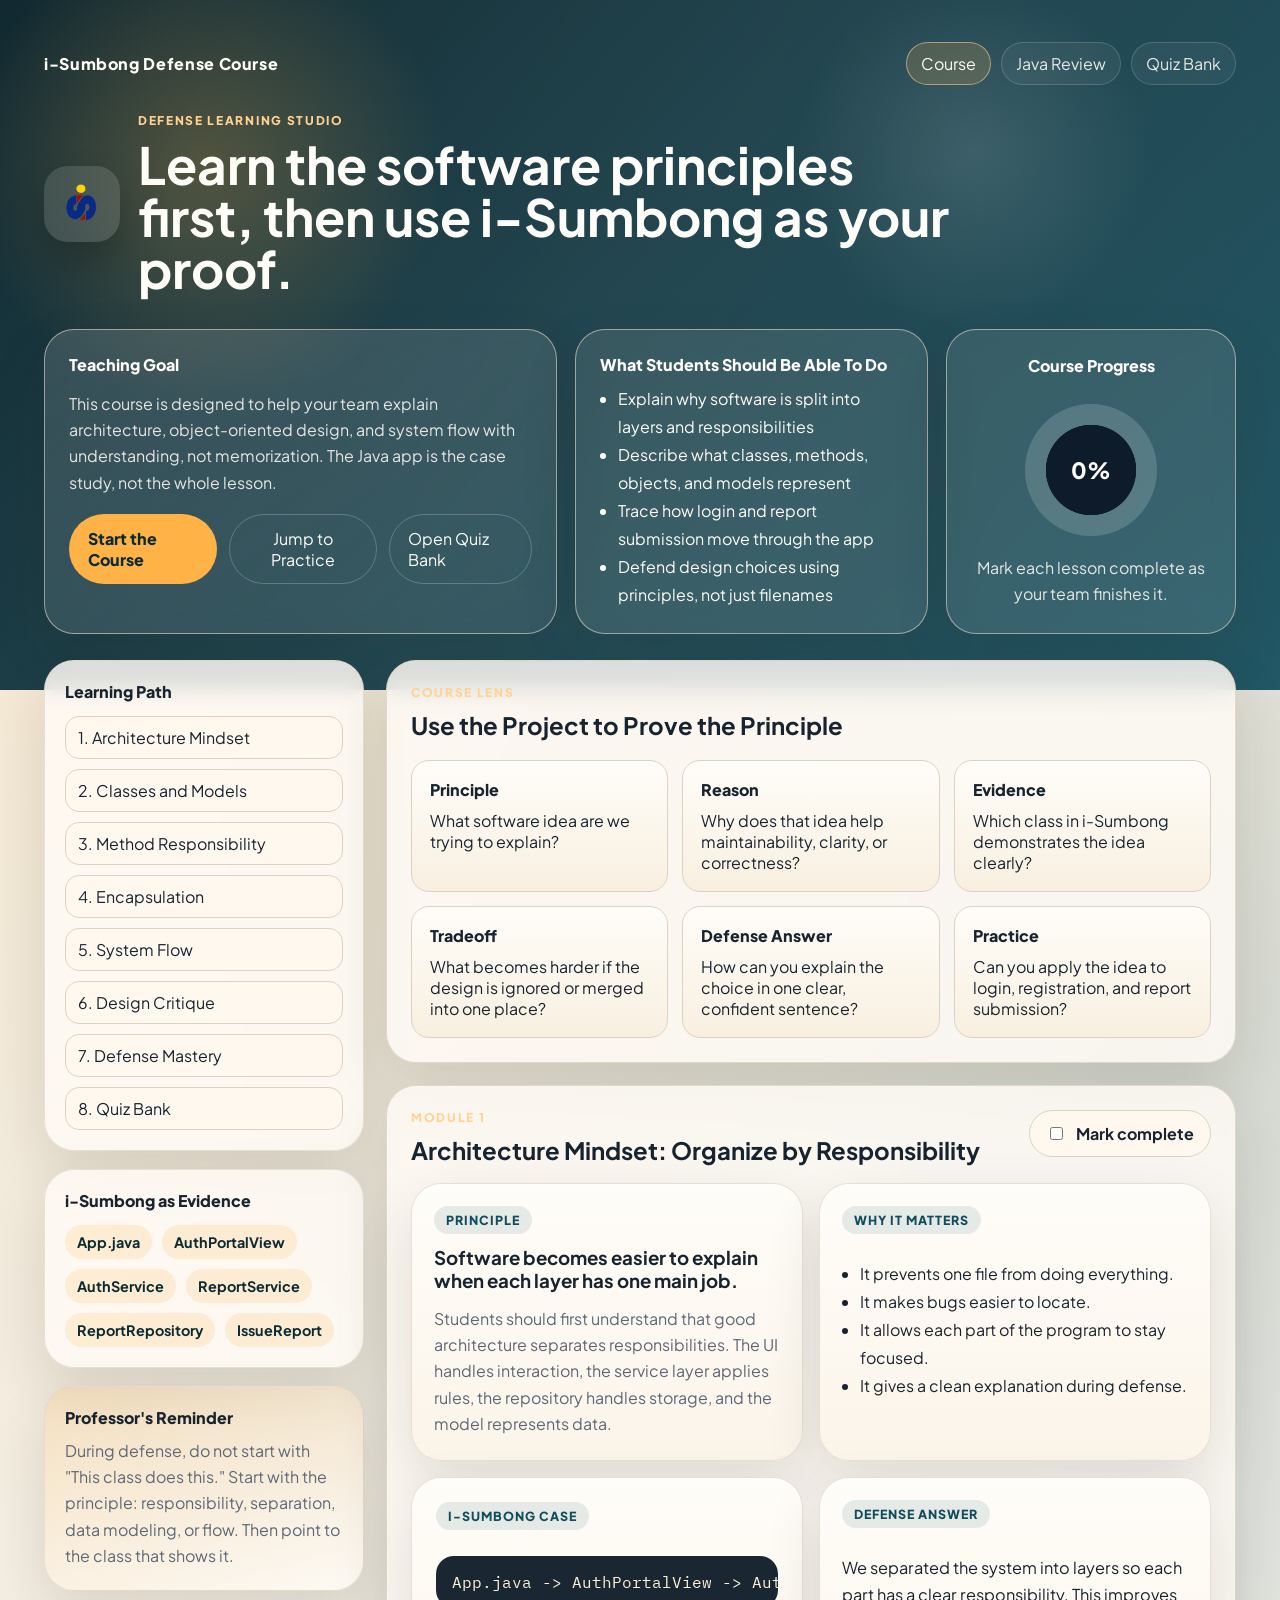
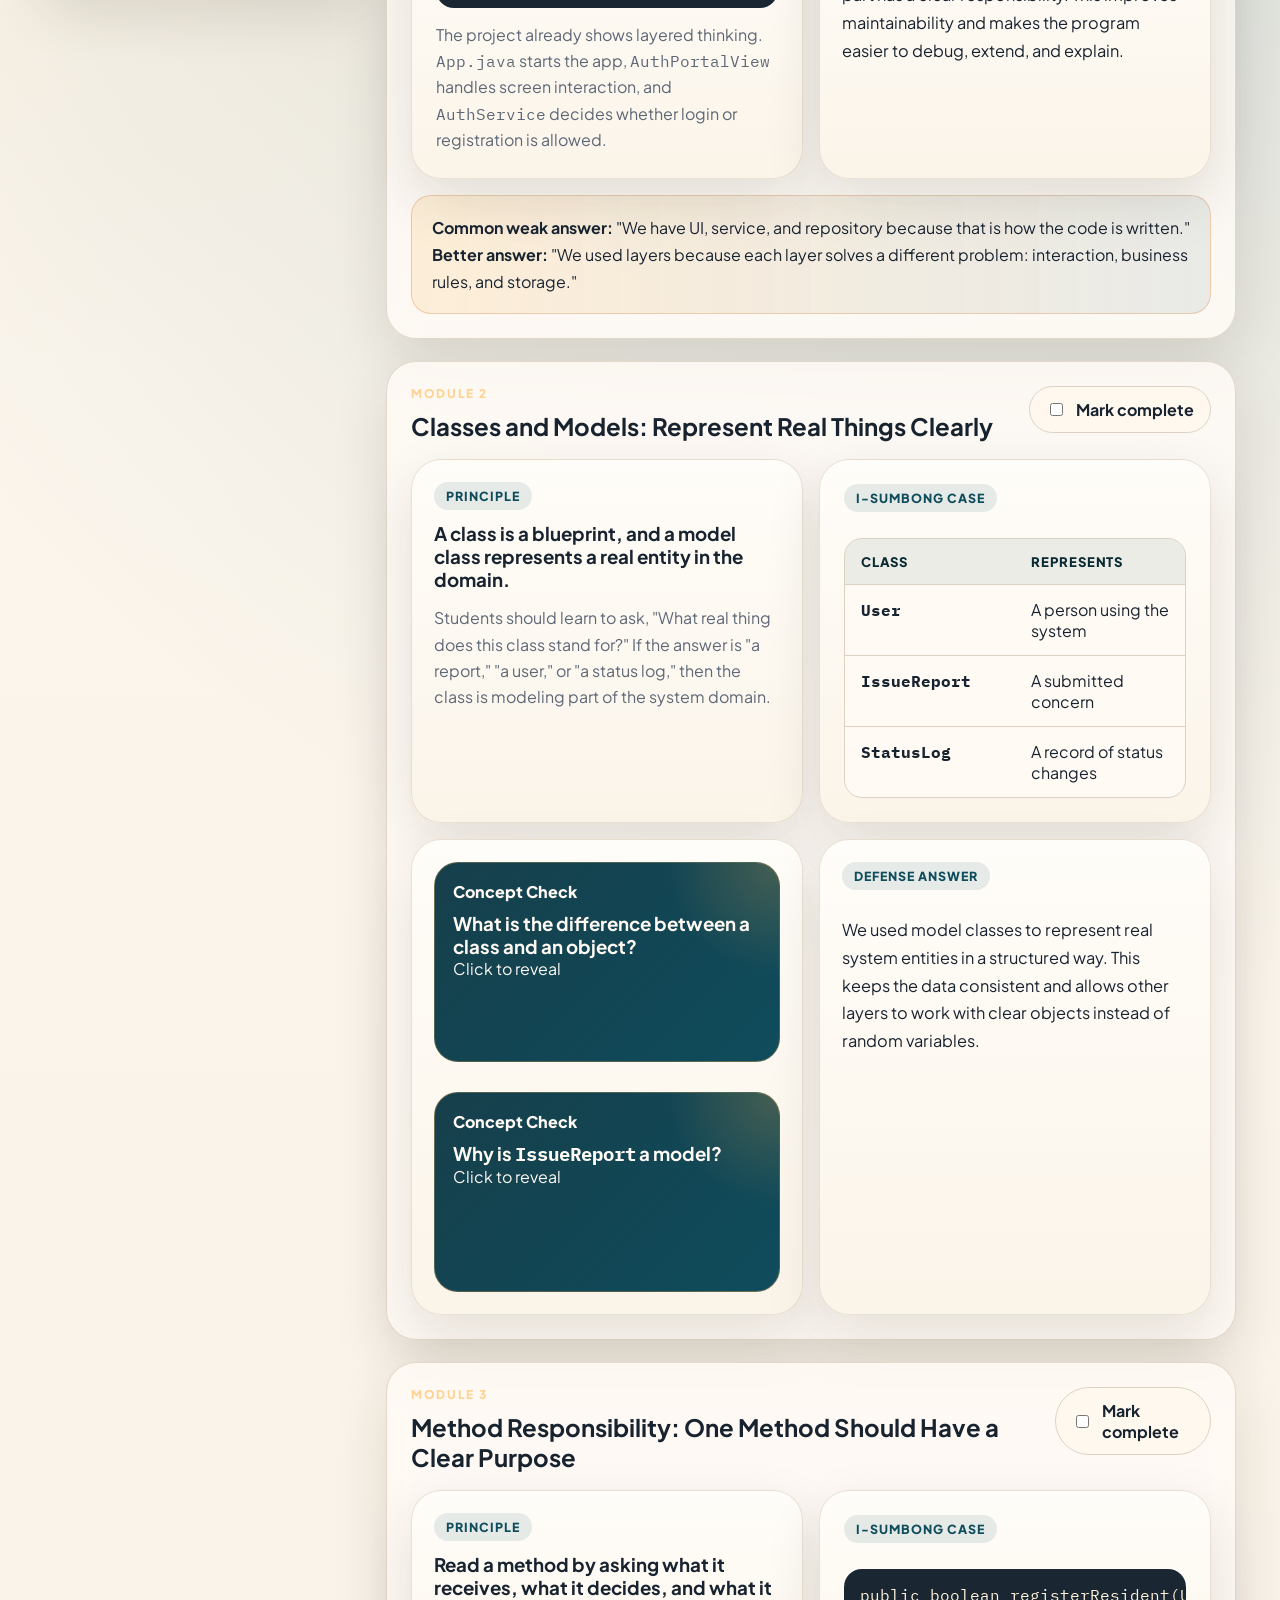
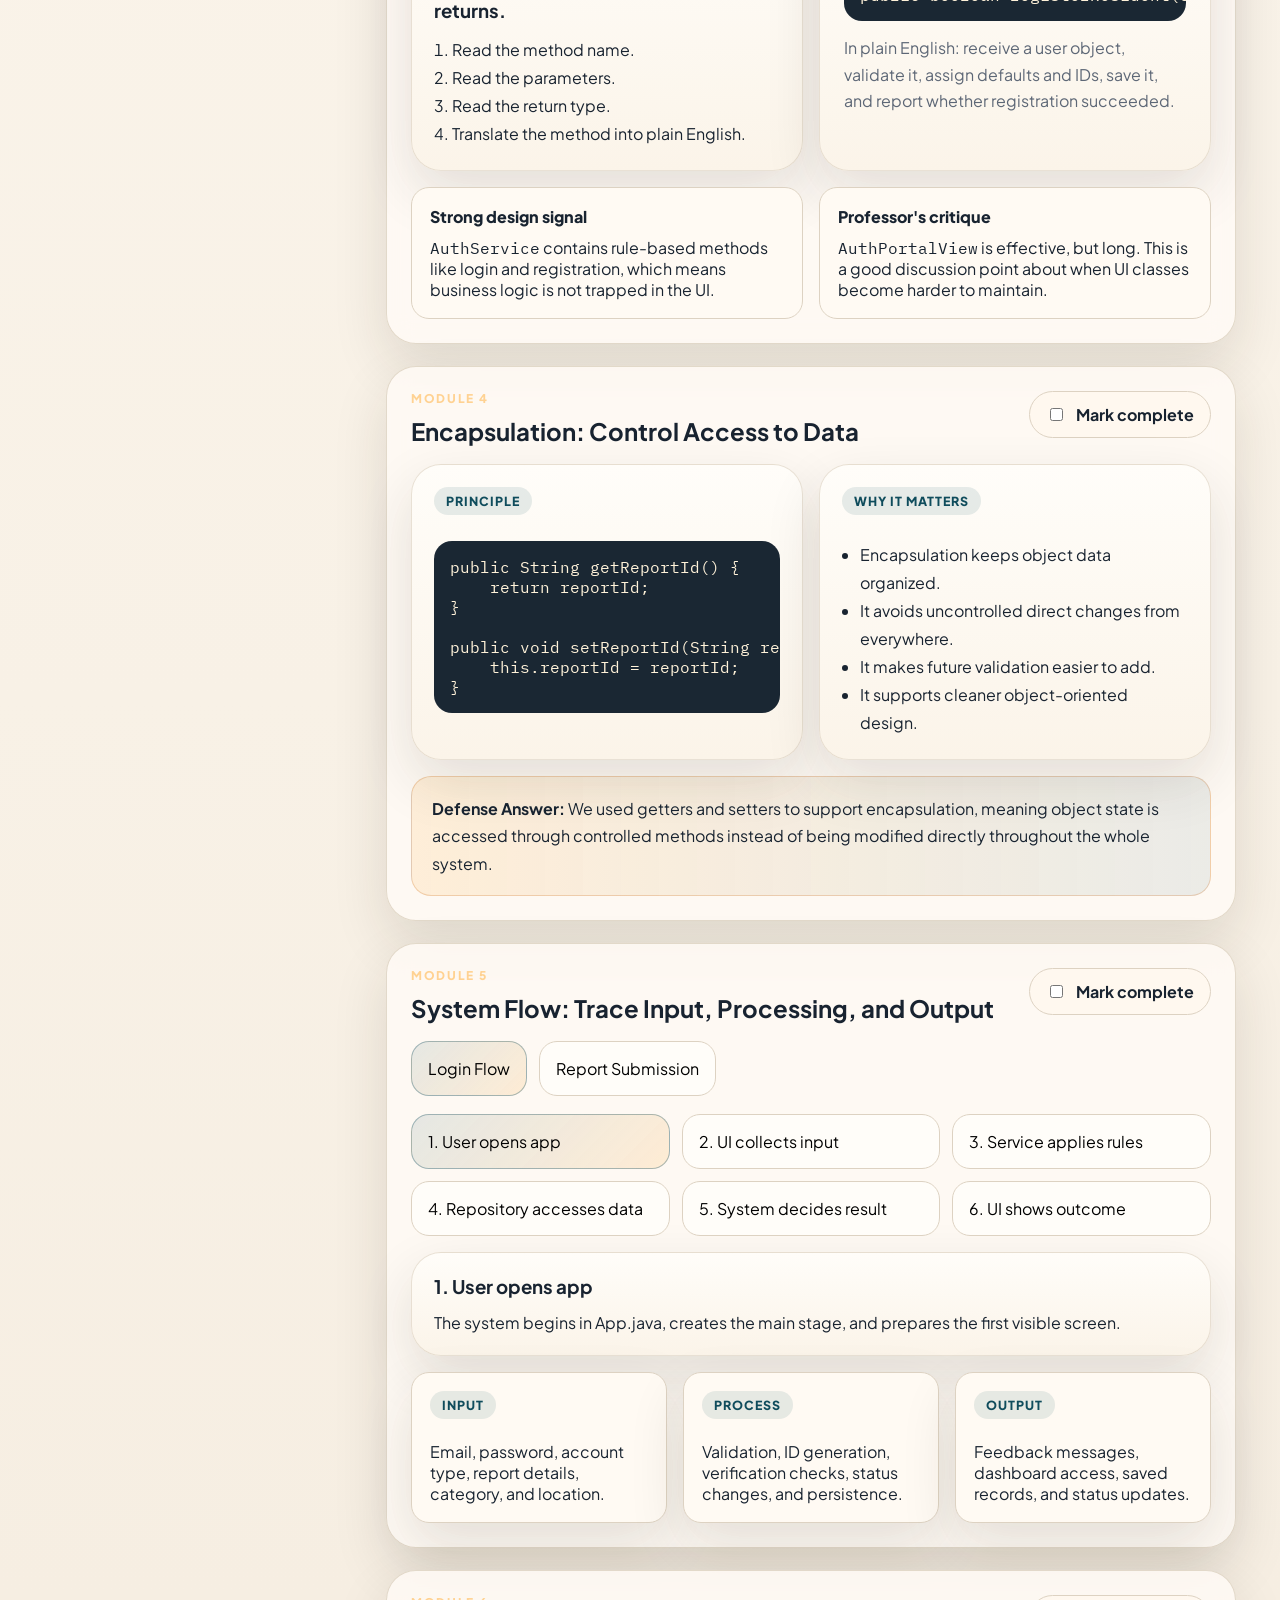
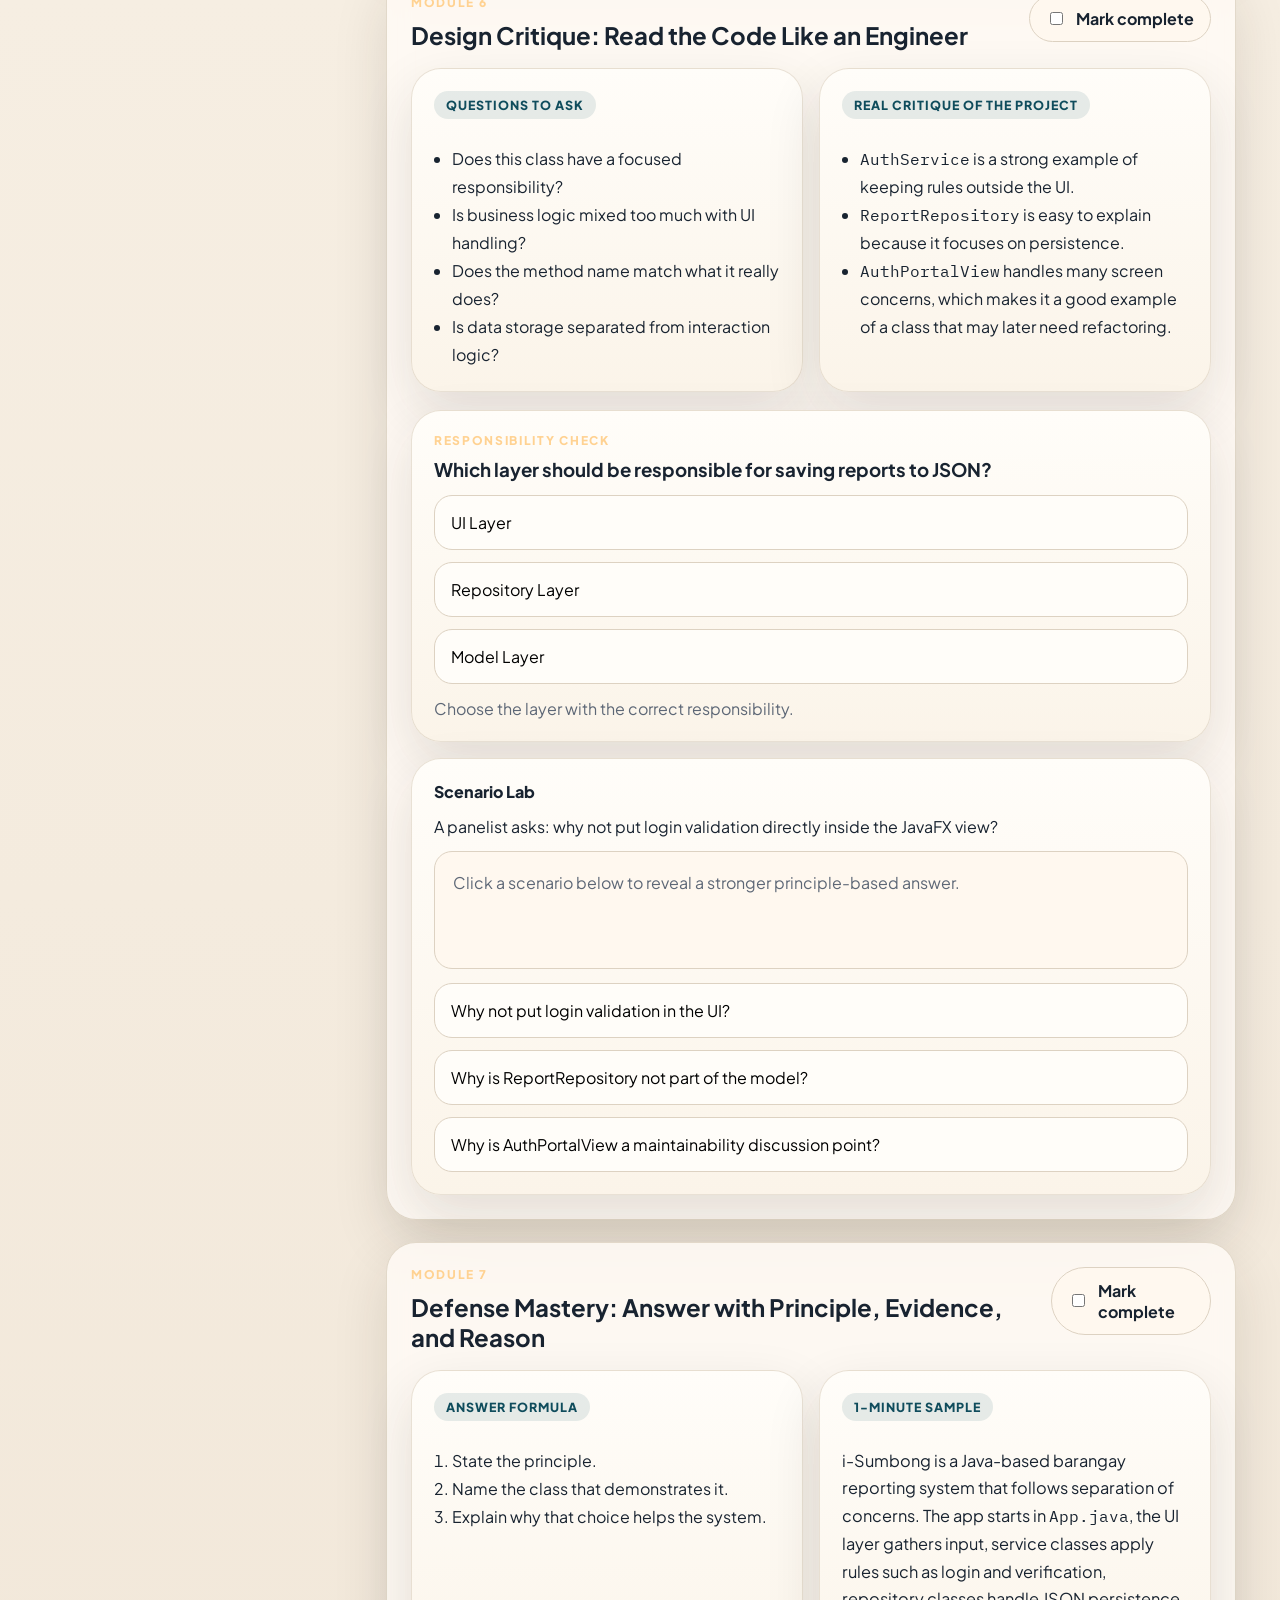
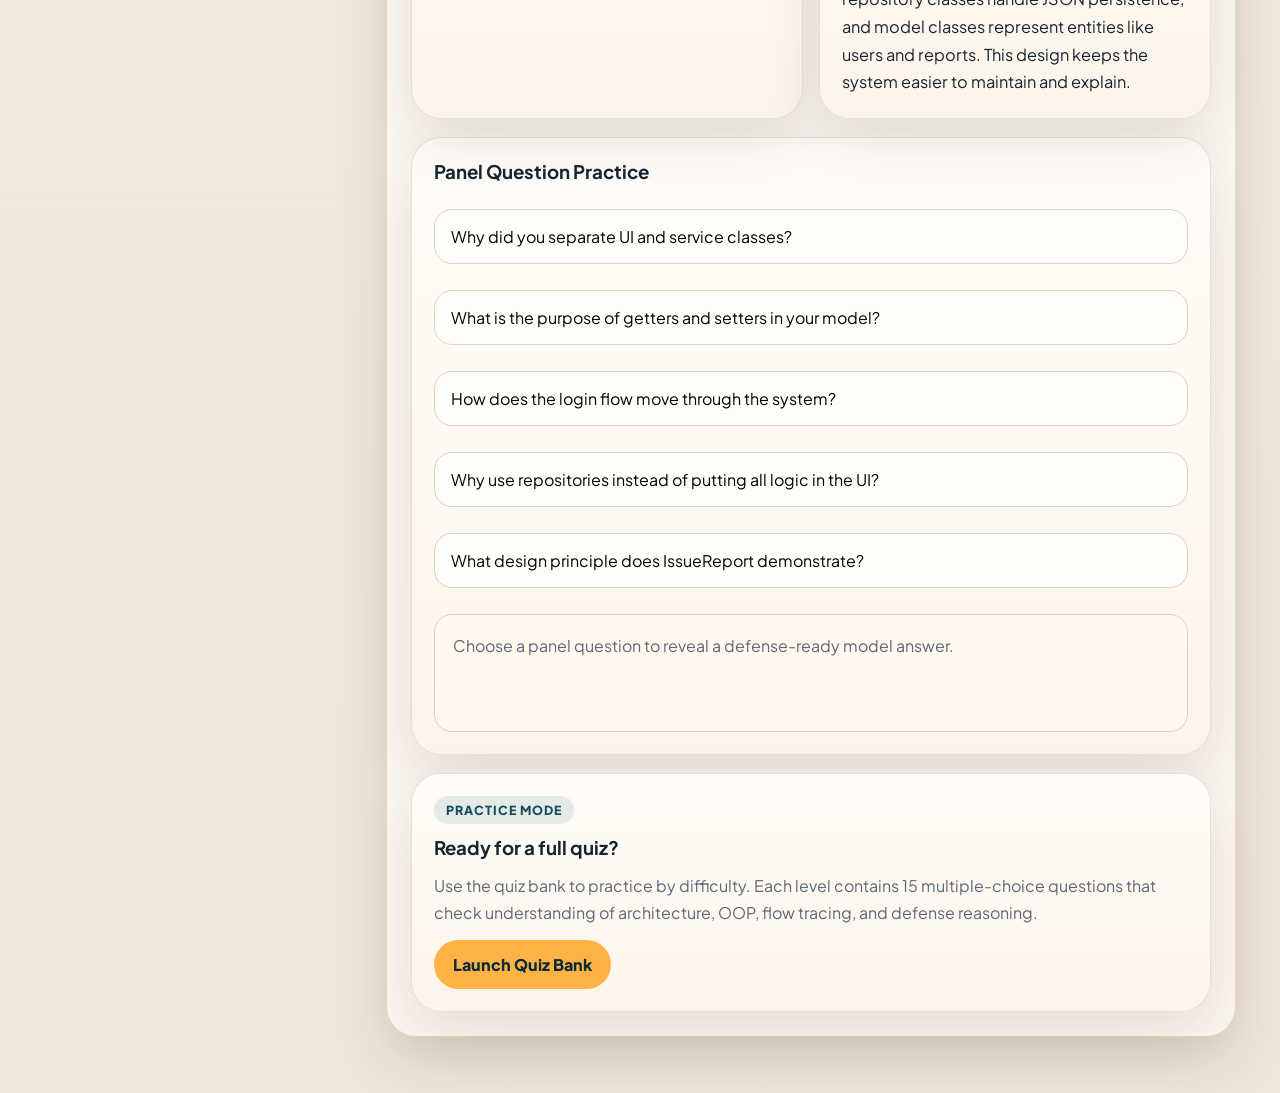
==== index.html @ fcad0973 "Add i-Sumbong course site and assets Introduce a new static learning site for the i-Sumbong Defense " ====
<!DOCTYPE html>
<html lang="en">
<head>
  <meta charset="UTF-8">
  <meta name="viewport" content="width=device-width, initial-scale=1.0">
  <title>i-Sumbong Defense Course</title>
  <link rel="preconnect" href="https://fonts.googleapis.com">
  <link rel="preconnect" href="https://fonts.gstatic.com" crossorigin>
  <link href="https://fonts.googleapis.com/css2?family=Plus+Jakarta+Sans:wght@400;500;600;700;800&family=IBM+Plex+Mono:wght@400;500;600&display=swap" rel="stylesheet">
  <link rel="stylesheet" href="styles.css">
</head>
<body>
  <div class="page-shell">
    <header class="hero">
      <div class="hero__mesh" aria-hidden="true"></div>
      <div class="hero__content">
        <nav class="top-nav" aria-label="Primary">
          <a class="top-nav__brand" href="index.html">i-Sumbong Defense Course</a>
          <div class="top-nav__links">
            <a class="top-nav__link is-active" href="index.html">Course</a>
            <a class="top-nav__link" href="java-review.html">Java Review</a>
            <a class="top-nav__link" href="quiz.html">Quiz Bank</a>
          </div>
        </nav>

        <div class="brand-row">
          <img class="brand-row__logo" src="logo.png" alt="i-Sumbong brand mark">
          <div>
            <p class="eyebrow">Defense Learning Studio</p>
            <h1>Learn the software principles first, then use i-Sumbong as your proof.</h1>
          </div>
        </div>

        <div class="hero__grid">
          <section class="hero-card hero-card--lead">
            <p class="hero-card__label">Teaching Goal</p>
            <p class="hero-card__copy">
              This course is designed to help your team explain architecture, object-oriented design,
              and system flow with understanding, not memorization. The Java app is the case study,
              not the whole lesson.
            </p>
            <div class="hero-actions">
              <a class="button button--primary" href="#module-1">Start the Course</a>
              <button class="button button--ghost" id="start-review" type="button">Jump to Practice</button>
              <a class="button button--ghost" href="quiz.html">Open Quiz Bank</a>
            </div>
          </section>

          <section class="hero-card">
            <p class="hero-card__label">What Students Should Be Able To Do</p>
            <ul class="plain-list">
              <li>Explain why software is split into layers and responsibilities</li>
              <li>Describe what classes, methods, objects, and models represent</li>
              <li>Trace how login and report submission move through the app</li>
              <li>Defend design choices using principles, not just filenames</li>
            </ul>
          </section>

          <section class="hero-card hero-card--score">
            <p class="hero-card__label">Course Progress</p>
            <div class="score-ring" aria-hidden="true">
              <span id="progress-value">0%</span>
            </div>
            <p class="hero-card__copy">Mark each lesson complete as your team finishes it.</p>
          </section>
        </div>
      </div>
    </header>

    <div class="content-shell">
      <aside class="sidebar">
        <div class="sidebar__panel">
          <p class="sidebar__title">Learning Path</p>
          <nav class="checklist-nav">
            <a href="#module-1">1. Architecture Mindset</a>
            <a href="#module-2">2. Classes and Models</a>
            <a href="#module-3">3. Method Responsibility</a>
            <a href="#module-4">4. Encapsulation</a>
            <a href="#module-5">5. System Flow</a>
            <a href="#module-6">6. Design Critique</a>
            <a href="#module-7">7. Defense Mastery</a>
            <a href="quiz.html">8. Quiz Bank</a>
          </nav>
        </div>

        <div class="sidebar__panel">
          <p class="sidebar__title">i-Sumbong as Evidence</p>
          <div class="stack-tags">
            <span>App.java</span>
            <span>AuthPortalView</span>
            <span>AuthService</span>
            <span>ReportService</span>
            <span>ReportRepository</span>
            <span>IssueReport</span>
          </div>
        </div>

        <div class="sidebar__panel sidebar__panel--accent">
          <p class="sidebar__title">Professor's Reminder</p>
          <p class="sidebar__copy">
            During defense, do not start with "This class does this." Start with the principle:
            responsibility, separation, data modeling, or flow. Then point to the class that shows it.
          </p>
        </div>
      </aside>

      <main class="main-content">
        <section class="overview-card">
          <div>
            <p class="eyebrow">Course Lens</p>
            <h2>Use the Project to Prove the Principle</h2>
          </div>
          <div class="architecture-grid">
            <article>
              <p class="architecture-grid__title">Principle</p>
              <p>What software idea are we trying to explain?</p>
            </article>
            <article>
              <p class="architecture-grid__title">Reason</p>
              <p>Why does that idea help maintainability, clarity, or correctness?</p>
            </article>
            <article>
              <p class="architecture-grid__title">Evidence</p>
              <p>Which class in i-Sumbong demonstrates the idea clearly?</p>
            </article>
            <article>
              <p class="architecture-grid__title">Tradeoff</p>
              <p>What becomes harder if the design is ignored or merged into one place?</p>
            </article>
            <article>
              <p class="architecture-grid__title">Defense Answer</p>
              <p>How can you explain the choice in one clear, confident sentence?</p>
            </article>
            <article>
              <p class="architecture-grid__title">Practice</p>
              <p>Can you apply the idea to login, registration, and report submission?</p>
            </article>
          </div>
        </section>

        <section class="module" id="module-1">
          <div class="module__header">
            <div>
              <p class="eyebrow">Module 1</p>
              <h2>Architecture Mindset: Organize by Responsibility</h2>
            </div>
            <label class="module-check">
              <input class="progress-check" data-module="1" type="checkbox">
              <span>Mark complete</span>
            </label>
          </div>

          <div class="module__grid">
            <article class="lesson-card">
              <p class="lesson-tag">Principle</p>
              <h3>Software becomes easier to explain when each layer has one main job.</h3>
              <p class="plain-explain">
                Students should first understand that good architecture separates responsibilities.
                The UI handles interaction, the service layer applies rules, the repository handles storage,
                and the model represents data.
              </p>
            </article>

            <article class="lesson-card">
              <p class="lesson-tag">Why It Matters</p>
              <ul class="plain-list">
                <li>It prevents one file from doing everything.</li>
                <li>It makes bugs easier to locate.</li>
                <li>It allows each part of the program to stay focused.</li>
                <li>It gives a clean explanation during defense.</li>
              </ul>
            </article>

            <article class="lesson-card lesson-card--case">
              <p class="lesson-tag">i-Sumbong Case</p>
              <pre><code>App.java -> AuthPortalView -> AuthService -> Repository -> JSON data</code></pre>
              <p class="plain-explain">
                The project already shows layered thinking. <code>App.java</code> starts the app,
                <code>AuthPortalView</code> handles screen interaction, and <code>AuthService</code>
                decides whether login or registration is allowed.
              </p>
            </article>

            <article class="lesson-card">
              <p class="lesson-tag">Defense Answer</p>
              <p class="defense-answer">
                We separated the system into layers so each part has a clear responsibility. This improves
                maintainability and makes the program easier to debug, extend, and explain.
              </p>
            </article>
          </div>

          <div class="memory-callout">
            <strong>Common weak answer:</strong> "We have UI, service, and repository because that is how the code is written."
            <br>
            <strong>Better answer:</strong> "We used layers because each layer solves a different problem: interaction, business rules, and storage."
          </div>
        </section>

        <section class="module" id="module-2">
          <div class="module__header">
            <div>
              <p class="eyebrow">Module 2</p>
              <h2>Classes and Models: Represent Real Things Clearly</h2>
            </div>
            <label class="module-check">
              <input class="progress-check" data-module="2" type="checkbox">
              <span>Mark complete</span>
            </label>
          </div>

          <div class="module__grid module__grid--two-rows">
            <article class="lesson-card">
              <p class="lesson-tag">Principle</p>
              <h3>A class is a blueprint, and a model class represents a real entity in the domain.</h3>
              <p class="plain-explain">
                Students should learn to ask, "What real thing does this class stand for?" If the answer is
                "a report," "a user," or "a status log," then the class is modeling part of the system domain.
              </p>
            </article>

            <article class="lesson-card lesson-card--case">
              <p class="lesson-tag">i-Sumbong Case</p>
              <div class="table-shell">
                <table class="course-table">
                  <thead>
                    <tr>
                      <th scope="col">Class</th>
                      <th scope="col">Represents</th>
                    </tr>
                  </thead>
                  <tbody>
                    <tr>
                      <td><code>User</code></td>
                      <td>A person using the system</td>
                    </tr>
                    <tr>
                      <td><code>IssueReport</code></td>
                      <td>A submitted concern</td>
                    </tr>
                    <tr>
                      <td><code>StatusLog</code></td>
                      <td>A record of status changes</td>
                    </tr>
                  </tbody>
                </table>
              </div>
            </article>

            <article class="lesson-card lesson-card--flashcards">
              <div class="flashcard" data-flashcard>
                <div class="flashcard__front">
                  <p class="mini-title">Concept Check</p>
                  <h3>What is the difference between a class and an object?</h3>
                  <p>Click to reveal</p>
                </div>
                <div class="flashcard__back">
                  <p>A class is the design. An object is one actual instance created from that design.</p>
                </div>
              </div>

              <div class="flashcard" data-flashcard>
                <div class="flashcard__front">
                  <p class="mini-title">Concept Check</p>
                  <h3>Why is <code>IssueReport</code> a model?</h3>
                  <p>Click to reveal</p>
                </div>
                <div class="flashcard__back">
                  <p>Because it stores the data of a real report, such as title, category, location, and status.</p>
                </div>
              </div>
            </article>

            <article class="lesson-card">
              <p class="lesson-tag">Defense Answer</p>
              <p class="defense-answer">
                We used model classes to represent real system entities in a structured way. This keeps the data
                consistent and allows other layers to work with clear objects instead of random variables.
              </p>
            </article>
          </div>
        </section>

        <section class="module" id="module-3">
          <div class="module__header">
            <div>
              <p class="eyebrow">Module 3</p>
              <h2>Method Responsibility: One Method Should Have a Clear Purpose</h2>
            </div>
            <label class="module-check">
              <input class="progress-check" data-module="3" type="checkbox">
              <span>Mark complete</span>
            </label>
          </div>

          <div class="module__grid">
            <article class="lesson-card">
              <p class="lesson-tag">Principle</p>
              <h3>Read a method by asking what it receives, what it decides, and what it returns.</h3>
              <ol class="number-list">
                <li>Read the method name.</li>
                <li>Read the parameters.</li>
                <li>Read the return type.</li>
                <li>Translate the method into plain English.</li>
              </ol>
            </article>

            <article class="lesson-card lesson-card--case">
              <p class="lesson-tag">i-Sumbong Case</p>
              <pre><code>public boolean registerResident(User user)</code></pre>
              <p class="plain-explain">
                In plain English: receive a user object, validate it, assign defaults and IDs, save it,
                and report whether registration succeeded.
              </p>
            </article>
          </div>

          <div class="analysis-panel">
            <div>
              <p class="mini-title">Strong design signal</p>
              <p><code>AuthService</code> contains rule-based methods like login and registration, which means business logic is not trapped in the UI.</p>
            </div>
            <div>
              <p class="mini-title">Professor's critique</p>
              <p><code>AuthPortalView</code> is effective, but long. This is a good discussion point about when UI classes become harder to maintain.</p>
            </div>
          </div>
        </section>

        <section class="module" id="module-4">
          <div class="module__header">
            <div>
              <p class="eyebrow">Module 4</p>
              <h2>Encapsulation: Control Access to Data</h2>
            </div>
            <label class="module-check">
              <input class="progress-check" data-module="4" type="checkbox">
              <span>Mark complete</span>
            </label>
          </div>

          <div class="module__grid">
            <article class="lesson-card">
              <p class="lesson-tag">Principle</p>
              <pre><code>public String getReportId() {
    return reportId;
}

public void setReportId(String reportId) {
    this.reportId = reportId;
}</code></pre>
            </article>

            <article class="lesson-card">
              <p class="lesson-tag">Why It Matters</p>
              <ul class="plain-list">
                <li>Encapsulation keeps object data organized.</li>
                <li>It avoids uncontrolled direct changes from everywhere.</li>
                <li>It makes future validation easier to add.</li>
                <li>It supports cleaner object-oriented design.</li>
              </ul>
            </article>
          </div>

          <div class="memory-callout">
            <strong>Defense Answer:</strong> We used getters and setters to support encapsulation, meaning object state is accessed through controlled methods instead of being modified directly throughout the whole system.
          </div>
        </section>

        <section class="module" id="module-5">
          <div class="module__header">
            <div>
              <p class="eyebrow">Module 5</p>
              <h2>System Flow: Trace Input, Processing, and Output</h2>
            </div>
            <label class="module-check">
              <input class="progress-check" data-module="5" type="checkbox">
              <span>Mark complete</span>
            </label>
          </div>

          <div class="flow-toolbar">
            <button class="flow-toggle is-selected" data-flow-track="login" type="button">Login Flow</button>
            <button class="flow-toggle" data-flow-track="report" type="button">Report Submission</button>
          </div>

          <div class="flow-map" id="flow-map">
            <button class="flow-step is-active" data-flow="0" type="button">1. User opens app</button>
            <button class="flow-step" data-flow="1" type="button">2. UI collects input</button>
            <button class="flow-step" data-flow="2" type="button">3. Service applies rules</button>
            <button class="flow-step" data-flow="3" type="button">4. Repository accesses data</button>
            <button class="flow-step" data-flow="4" type="button">5. System decides result</button>
            <button class="flow-step" data-flow="5" type="button">6. UI shows outcome</button>
          </div>

          <article class="lesson-card flow-output" id="flow-output">
            <h3>1. User opens app</h3>
            <p>The system starts in <code>App.java</code>, creates the main stage, and loads the first visible view.</p>
          </article>

          <div class="io-grid">
            <article class="lesson-card">
              <p class="lesson-tag">Input</p>
              <p>Email, password, account type, report details, category, and location.</p>
            </article>
            <article class="lesson-card">
              <p class="lesson-tag">Process</p>
              <p>Validation, ID generation, verification checks, status changes, and persistence.</p>
            </article>
            <article class="lesson-card">
              <p class="lesson-tag">Output</p>
              <p>Feedback messages, dashboard access, saved records, and status updates.</p>
            </article>
          </div>
        </section>

        <section class="module" id="module-6">
          <div class="module__header">
            <div>
              <p class="eyebrow">Module 6</p>
              <h2>Design Critique: Read the Code Like an Engineer</h2>
            </div>
            <label class="module-check">
              <input class="progress-check" data-module="6" type="checkbox">
              <span>Mark complete</span>
            </label>
          </div>

          <div class="module__grid">
            <article class="lesson-card">
              <p class="lesson-tag">Questions To Ask</p>
              <ul class="plain-list">
                <li>Does this class have a focused responsibility?</li>
                <li>Is business logic mixed too much with UI handling?</li>
                <li>Does the method name match what it really does?</li>
                <li>Is data storage separated from interaction logic?</li>
              </ul>
            </article>

            <article class="lesson-card">
              <p class="lesson-tag">Real Critique of the Project</p>
              <ul class="plain-list">
                <li><code>AuthService</code> is a strong example of keeping rules outside the UI.</li>
                <li><code>ReportRepository</code> is easy to explain because it focuses on persistence.</li>
                <li><code>AuthPortalView</code> handles many screen concerns, which makes it a good example of a class that may later need refactoring.</li>
              </ul>
            </article>
          </div>

          <div class="quiz-card" id="quiz">
            <p class="eyebrow">Responsibility Check</p>
            <h3>Which layer should be responsible for saving reports to JSON?</h3>
            <div class="quiz-options">
              <button class="quiz-option" data-correct="false" type="button">UI Layer</button>
              <button class="quiz-option" data-correct="true" type="button">Repository Layer</button>
              <button class="quiz-option" data-correct="false" type="button">Model Layer</button>
            </div>
            <p class="quiz-feedback" id="quiz-feedback">Choose the layer with the correct responsibility.</p>
          </div>

          <div class="decision-lab">
            <p class="mini-title">Scenario Lab</p>
            <p id="scenario-question">A panelist asks: why not put login validation directly inside the JavaFX view?</p>
            <div class="prompt-answer" id="scenario-answer">Click a scenario below to reveal a stronger principle-based answer.</div>
            <div class="scenario-actions">
              <button class="prompt-button scenario-button" type="button">Why not put login validation in the UI?</button>
              <button class="prompt-button scenario-button" type="button">Why is ReportRepository not part of the model?</button>
              <button class="prompt-button scenario-button" type="button">Why is AuthPortalView a maintainability discussion point?</button>
            </div>
          </div>
        </section>

        <section class="module" id="module-7">
          <div class="module__header">
            <div>
              <p class="eyebrow">Module 7</p>
              <h2>Defense Mastery: Answer with Principle, Evidence, and Reason</h2>
            </div>
            <label class="module-check">
              <input class="progress-check" data-module="7" type="checkbox">
              <span>Mark complete</span>
            </label>
          </div>

          <div class="module__grid">
            <article class="lesson-card">
              <p class="lesson-tag">Answer Formula</p>
              <ol class="number-list">
                <li>State the principle.</li>
                <li>Name the class that demonstrates it.</li>
                <li>Explain why that choice helps the system.</li>
              </ol>
            </article>

            <article class="lesson-card">
              <p class="lesson-tag">1-Minute Sample</p>
              <p class="defense-answer">
                i-Sumbong is a Java-based barangay reporting system that follows separation of concerns. The app starts in
                <code>App.java</code>, the UI layer gathers input, service classes apply rules such as login and verification,
                repository classes handle JSON persistence, and model classes represent entities like users and reports.
                This design keeps the system easier to maintain and explain.
              </p>
            </article>
          </div>

          <article class="lesson-card prompt-stack">
            <h3>Panel Question Practice</h3>
            <button class="prompt-button" type="button">Why did you separate UI and service classes?</button>
            <button class="prompt-button" type="button">What is the purpose of getters and setters in your model?</button>
            <button class="prompt-button" type="button">How does the login flow move through the system?</button>
            <button class="prompt-button" type="button">Why use repositories instead of putting all logic in the UI?</button>
            <button class="prompt-button" type="button">What design principle does IssueReport demonstrate?</button>
            <div class="prompt-answer" id="prompt-answer">
              Choose a panel question to reveal a defense-ready model answer.
            </div>
          </article>

          <article class="lesson-card">
            <p class="lesson-tag">Practice Mode</p>
            <h3>Ready for a full quiz?</h3>
            <p class="plain-explain">
              Use the quiz bank to practice by difficulty. Each level contains 15 multiple-choice questions
              that check understanding of architecture, OOP, flow tracing, and defense reasoning.
            </p>
            <a class="button button--primary" href="quiz.html">Launch Quiz Bank</a>
          </article>
        </section>
      </main>
    </div>
  </div>

  <script src="script.js"></script>
</body>
</html>
---- styles.css ----
:root {
  --bg: #f7f2ea;
  --surface: rgba(255, 251, 246, 0.88);
  --surface-strong: #fffdf9;
  --surface-ink: #14202f;
  --text: #182330;
  --muted: #5d6776;
  --line: #ddd2c2;
  --primary: #0f4c5c;
  --primary-deep: #0a2b33;
  --accent: #ffb347;
  --accent-soft: rgba(255, 179, 71, 0.18);
  --accent-deep: #c96b22;
  --success: #237a57;
  --danger: #b14b43;
  --shadow: 0 22px 55px rgba(40, 30, 17, 0.12);
  --radius-xl: 30px;
  --radius-lg: 22px;
  --radius-md: 16px;
}

* {
  box-sizing: border-box;
}

*::before,
*::after {
  box-sizing: border-box;
}

html {
  scroll-behavior: smooth;
}

body {
  margin: 0;
  font-family: "Plus Jakarta Sans", "Segoe UI", sans-serif;
  color: var(--text);
  background:
    radial-gradient(circle at top left, rgba(255, 179, 71, 0.2), transparent 26%),
    radial-gradient(circle at 90% 14%, rgba(15, 76, 92, 0.18), transparent 24%),
    linear-gradient(180deg, #fffaf3 0%, #f8f1e6 52%, #f0e5d6 100%);
}

img {
  display: block;
  max-width: 100%;
}

h1,
h2,
h3,
h4,
p,
ul,
ol,
pre,
table {
  margin: 0;
}

button,
a {
  font: inherit;
}

code,
pre {
  font-family: "IBM Plex Mono", Consolas, monospace;
}

.page-shell {
  min-height: 100vh;
}

.hero {
  position: relative;
  overflow: hidden;
  background:
    linear-gradient(135deg, rgba(13, 37, 45, 0.98), rgba(18, 76, 92, 0.92));
  color: #fffdf8;
}

.hero__mesh {
  position: absolute;
  inset: 0;
  background:
    radial-gradient(circle at 16% 24%, rgba(255, 179, 71, 0.25), transparent 20%),
    radial-gradient(circle at 76% 22%, rgba(255, 255, 255, 0.12), transparent 16%),
    linear-gradient(120deg, transparent 0%, rgba(255, 255, 255, 0.04) 48%, transparent 100%);
}

.hero__content {
  position: relative;
  max-width: 1240px;
  margin: 0 auto;
  padding: 42px 24px 56px;
}

.top-nav {
  display: flex;
  align-items: center;
  justify-content: space-between;
  gap: 18px;
  margin-bottom: 28px;
}

.top-nav__brand {
  color: #fffdf8;
  text-decoration: none;
  font-weight: 800;
  letter-spacing: 0.04em;
}

.top-nav__links {
  display: flex;
  flex-wrap: wrap;
  gap: 10px;
}

.top-nav__link {
  padding: 10px 14px;
  border-radius: 999px;
  border: 1px solid rgba(255, 255, 255, 0.16);
  color: rgba(255, 253, 248, 0.88);
  text-decoration: none;
  background: rgba(255, 255, 255, 0.05);
  transition: background 160ms ease, border-color 160ms ease, transform 160ms ease;
}

.top-nav__link:hover {
  transform: translateY(-2px);
  background: rgba(255, 255, 255, 0.1);
}

.top-nav__link.is-active {
  background: rgba(255, 179, 71, 0.18);
  border-color: rgba(255, 210, 146, 0.55);
  color: #fffdf8;
}

.brand-row {
  display: flex;
  align-items: center;
  gap: 18px;
}

.brand-row__logo {
  width: 76px;
  height: 76px;
  border-radius: 24px;
  background: rgba(255, 255, 255, 0.12);
  padding: 10px;
  box-shadow: 0 20px 38px rgba(0, 0, 0, 0.22);
}

.eyebrow {
  margin: 0 0 10px;
  color: #ffd292;
  text-transform: uppercase;
  letter-spacing: 0.14em;
  font-size: 0.75rem;
  font-weight: 800;
}

.hero h1,
.main-content h2,
.lesson-card h3,
.quiz-card h3 {
  margin: 0;
}

.hero h1 {
  max-width: 840px;
  font-size: clamp(2.3rem, 4vw, 4.5rem);
  line-height: 1.02;
}

.hero__grid {
  display: grid;
  grid-template-columns: 1.45fr 1fr 0.82fr;
  gap: 18px;
  margin-top: 34px;
}

.hero-card,
.overview-card,
.lesson-card,
.sidebar__panel,
.quiz-card,
.flow-output,
.decision-lab {
  border: 1px solid rgba(221, 210, 194, 0.64);
  border-radius: var(--radius-xl);
  box-shadow: var(--shadow);
}

.hero-card {
  padding: 24px;
  background: rgba(255, 248, 239, 0.1);
  backdrop-filter: blur(10px);
}

.hero-card > * + * {
  margin-top: 16px;
}

.hero-card--lead {
  background:
    linear-gradient(150deg, rgba(255, 255, 255, 0.14), rgba(255, 255, 255, 0.08));
}

.hero-card--score {
  display: grid;
  place-items: center;
  text-align: center;
}

.hero-card__label,
.sidebar__title,
.mini-title,
.architecture-grid__title {
  margin: 0 0 10px;
  font-weight: 800;
}

.hero-card__copy {
  color: rgba(255, 250, 244, 0.88);
  line-height: 1.65;
}

.hero-actions {
  display: flex;
  gap: 12px;
  margin-top: 18px;
}

.button {
  display: inline-flex;
  align-items: center;
  justify-content: center;
  padding: 13px 18px;
  border-radius: 999px;
  border: 1px solid transparent;
  cursor: pointer;
  text-decoration: none;
  transition: transform 160ms ease, background 160ms ease, color 160ms ease;
}

.button:hover,
.flow-step:hover,
.flow-toggle:hover,
.quiz-option:hover,
.prompt-button:hover,
.flashcard:hover {
  transform: translateY(-2px);
}

.button--primary {
  background: var(--accent);
  color: var(--primary-deep);
  font-weight: 800;
}

.button--ghost {
  background: transparent;
  border-color: rgba(255, 255, 255, 0.22);
  color: #fffdf8;
}

.score-ring {
  display: grid;
  place-items: center;
  width: 132px;
  height: 132px;
  border-radius: 50%;
  background:
    radial-gradient(circle closest-side, rgba(11, 25, 40, 0.96) 68%, transparent 69%),
    conic-gradient(var(--accent) 0deg, rgba(255, 255, 255, 0.18) 0deg);
  font-size: 1.4rem;
  font-weight: 800;
}

.plain-list,
.number-list {
  margin: 0;
  padding-left: 18px;
  line-height: 1.75;
}

.content-shell {
  display: grid;
  grid-template-columns: 320px minmax(0, 1fr);
  gap: 22px;
  max-width: 1240px;
  margin: -30px auto 0;
  padding: 0 24px 56px;
}

.sidebar {
  position: sticky;
  top: 18px;
  align-self: start;
}

.sidebar__panel {
  margin-bottom: 18px;
  padding: 20px;
  background: rgba(255, 251, 246, 0.85);
  backdrop-filter: blur(10px);
}

.sidebar__panel > * + * {
  margin-top: 14px;
}

.sidebar__panel--accent {
  background:
    linear-gradient(160deg, rgba(255, 179, 71, 0.2), rgba(255, 251, 246, 0.9));
}

.sidebar__copy {
  margin: 0;
  color: var(--muted);
  line-height: 1.65;
}

.checklist-nav {
  display: grid;
  gap: 10px;
}

.checklist-nav a {
  color: var(--text);
  text-decoration: none;
  padding: 10px 12px;
  border-radius: 14px;
  background: #fff8ef;
  border: 1px solid var(--line);
}

.checklist-nav a:hover {
  background: #fff2dc;
}

.stack-tags {
  display: flex;
  flex-wrap: wrap;
  gap: 10px;
}

.stack-tags span {
  padding: 8px 12px;
  border-radius: 999px;
  background: var(--accent-soft);
  color: var(--primary-deep);
  font-weight: 700;
  font-size: 0.9rem;
}

.main-content {
  display: grid;
  gap: 22px;
}

.overview-card,
.module,
.quiz-card,
.decision-lab {
  background: rgba(255, 251, 246, 0.84);
  backdrop-filter: blur(12px);
}

.overview-card,
.module {
  padding: 24px;
  border-radius: var(--radius-xl);
  border: 1px solid rgba(221, 210, 194, 0.84);
  box-shadow: var(--shadow);
}

.overview-card > * + *,
.module > * + * {
  margin-top: 18px;
}

.architecture-grid {
  display: grid;
  grid-template-columns: repeat(3, minmax(0, 1fr));
  gap: 14px;
  margin-top: 20px;
}

.architecture-grid article {
  padding: 18px;
  border-radius: 18px;
  background: linear-gradient(180deg, #fffdf9, #f8efe0);
  border: 1px solid var(--line);
}

.architecture-grid article > * + * {
  margin-top: 10px;
}

.module__header {
  display: flex;
  justify-content: space-between;
  gap: 18px;
  align-items: flex-start;
  margin-bottom: 18px;
}

.module-check {
  display: inline-flex;
  align-items: center;
  gap: 10px;
  padding: 12px 16px;
  border-radius: 999px;
  background: #fff8ef;
  border: 1px solid var(--line);
  font-weight: 700;
}

.module__grid {
  display: grid;
  grid-template-columns: repeat(2, minmax(0, 1fr));
  gap: 16px;
}

.module__grid--two-rows {
  grid-template-columns: repeat(2, minmax(0, 1fr));
}

.lesson-card,
.flow-output,
.quiz-card,
.decision-lab {
  padding: 22px;
  background: linear-gradient(180deg, #fffdf9, #fbf4e9);
}

.lesson-card > * + *,
.flow-output > * + *,
.quiz-card > * + *,
.decision-lab > * + * {
  margin-top: 14px;
}

.lesson-card--case {
  padding: 24px;
}

.lesson-tag {
  display: inline-flex;
  margin: 0 0 12px;
  padding: 6px 12px;
  border-radius: 999px;
  background: rgba(15, 76, 92, 0.1);
  color: var(--primary);
  font-size: 0.78rem;
  font-weight: 800;
  letter-spacing: 0.08em;
  text-transform: uppercase;
}

.plain-explain {
  color: var(--muted);
  line-height: 1.65;
}

.defense-answer {
  font-size: 1.02rem;
  line-height: 1.7;
}

.lesson-card--flashcards {
  display: grid;
  gap: 16px;
}

.flashcard {
  position: relative;
  min-height: 200px;
  padding: 18px;
  border-radius: 24px;
  border: 1px solid rgba(255, 179, 71, 0.26);
  background:
    radial-gradient(circle at top right, rgba(255, 179, 71, 0.22), transparent 28%),
    linear-gradient(135deg, #163f4b, #0f4c5c);
  color: #fffaf4;
  cursor: pointer;
  overflow: hidden;
}

.flashcard__back {
  display: none;
}

.flashcard.is-flipped .flashcard__front {
  display: none;
}

.flashcard.is-flipped .flashcard__back {
  display: block;
}

pre {
  padding: 16px;
  border-radius: 18px;
  overflow: auto;
  background: #1a2733;
  color: #fff2d9;
}

.table-shell {
  overflow-x: auto;
  border: 1px solid var(--line);
  border-radius: 18px;
  background: #fffaf3;
}

.course-table {
  width: 100%;
  border-collapse: collapse;
  table-layout: fixed;
}

.course-table th,
.course-table td {
  padding: 14px 16px;
  text-align: left;
  vertical-align: top;
  border-bottom: 1px solid var(--line);
}

.course-table th {
  background: rgba(15, 76, 92, 0.08);
  color: var(--primary-deep);
  font-size: 0.82rem;
  font-weight: 800;
  letter-spacing: 0.06em;
  text-transform: uppercase;
}

.course-table tbody tr:last-child td {
  border-bottom: 0;
}

.course-table td:first-child {
  width: 38%;
  font-weight: 700;
}

.memory-callout,
.analysis-panel,
.io-grid,
.flow-toolbar,
.decision-lab {
  margin-top: 16px;
}

.memory-callout {
  padding: 18px 20px;
  border-radius: 20px;
  background: linear-gradient(90deg, rgba(255, 179, 71, 0.16), rgba(15, 76, 92, 0.08));
  border: 1px solid rgba(201, 107, 34, 0.26);
  line-height: 1.7;
}

.analysis-panel {
  display: grid;
  grid-template-columns: repeat(2, minmax(0, 1fr));
  gap: 16px;
}

.analysis-panel > div,
.io-grid article {
  padding: 18px;
  border-radius: 18px;
  background: #fffaf3;
  border: 1px solid var(--line);
}

.analysis-panel > div > * + *,
.io-grid article > * + * {
  margin-top: 10px;
}

.flow-toolbar {
  display: flex;
  flex-wrap: wrap;
  gap: 12px;
}

.flow-toggle,
.flow-step,
.quiz-option,
.prompt-button {
  padding: 16px;
  border-radius: 18px;
  border: 1px solid var(--line);
  background: #fffdf9;
  cursor: pointer;
  text-align: left;
  transition: transform 160ms ease, border-color 160ms ease, background 160ms ease, color 160ms ease;
}

.flow-toggle.is-selected,
.flow-step.is-active {
  background: linear-gradient(135deg, rgba(15, 76, 92, 0.1), rgba(255, 179, 71, 0.18));
  border-color: rgba(15, 76, 92, 0.35);
}

.flow-map {
  display: grid;
  grid-template-columns: repeat(3, minmax(0, 1fr));
  gap: 12px;
}

.flow-output {
  margin-top: 16px;
}

.io-grid {
  display: grid;
  grid-template-columns: repeat(3, minmax(0, 1fr));
  gap: 16px;
}

.quiz-options,
.prompt-stack,
.scenario-actions {
  display: grid;
  gap: 12px;
}

.quiz-feedback {
  margin: 14px 0 0;
  color: var(--muted);
}

.quiz-feedback.is-correct {
  color: var(--success);
  font-weight: 700;
}

.quiz-feedback.is-wrong {
  color: var(--danger);
  font-weight: 700;
}

.prompt-answer {
  min-height: 118px;
  padding: 18px;
  border-radius: 18px;
  background: #fff8ef;
  border: 1px solid var(--line);
  color: var(--muted);
  line-height: 1.65;
}

@media (max-width: 1080px) {
  .hero__grid,
  .content-shell,
  .architecture-grid,
  .module__grid,
  .analysis-panel,
  .flow-map,
  .io-grid {
    grid-template-columns: 1fr;
  }

  .sidebar {
    position: static;
  }
}

@media (max-width: 720px) {
  .hero__content,
  .content-shell {
    padding-left: 16px;
    padding-right: 16px;
  }

  .brand-row {
    align-items: flex-start;
  }

  .top-nav {
    flex-direction: column;
    align-items: flex-start;
  }

  .hero-actions,
  .flow-toolbar {
    flex-direction: column;
  }

  .module__header {
    flex-direction: column;
  }

  .compare-grid {
    grid-template-columns: 1fr;
  }

  .course-table {
    table-layout: auto;
  }
}
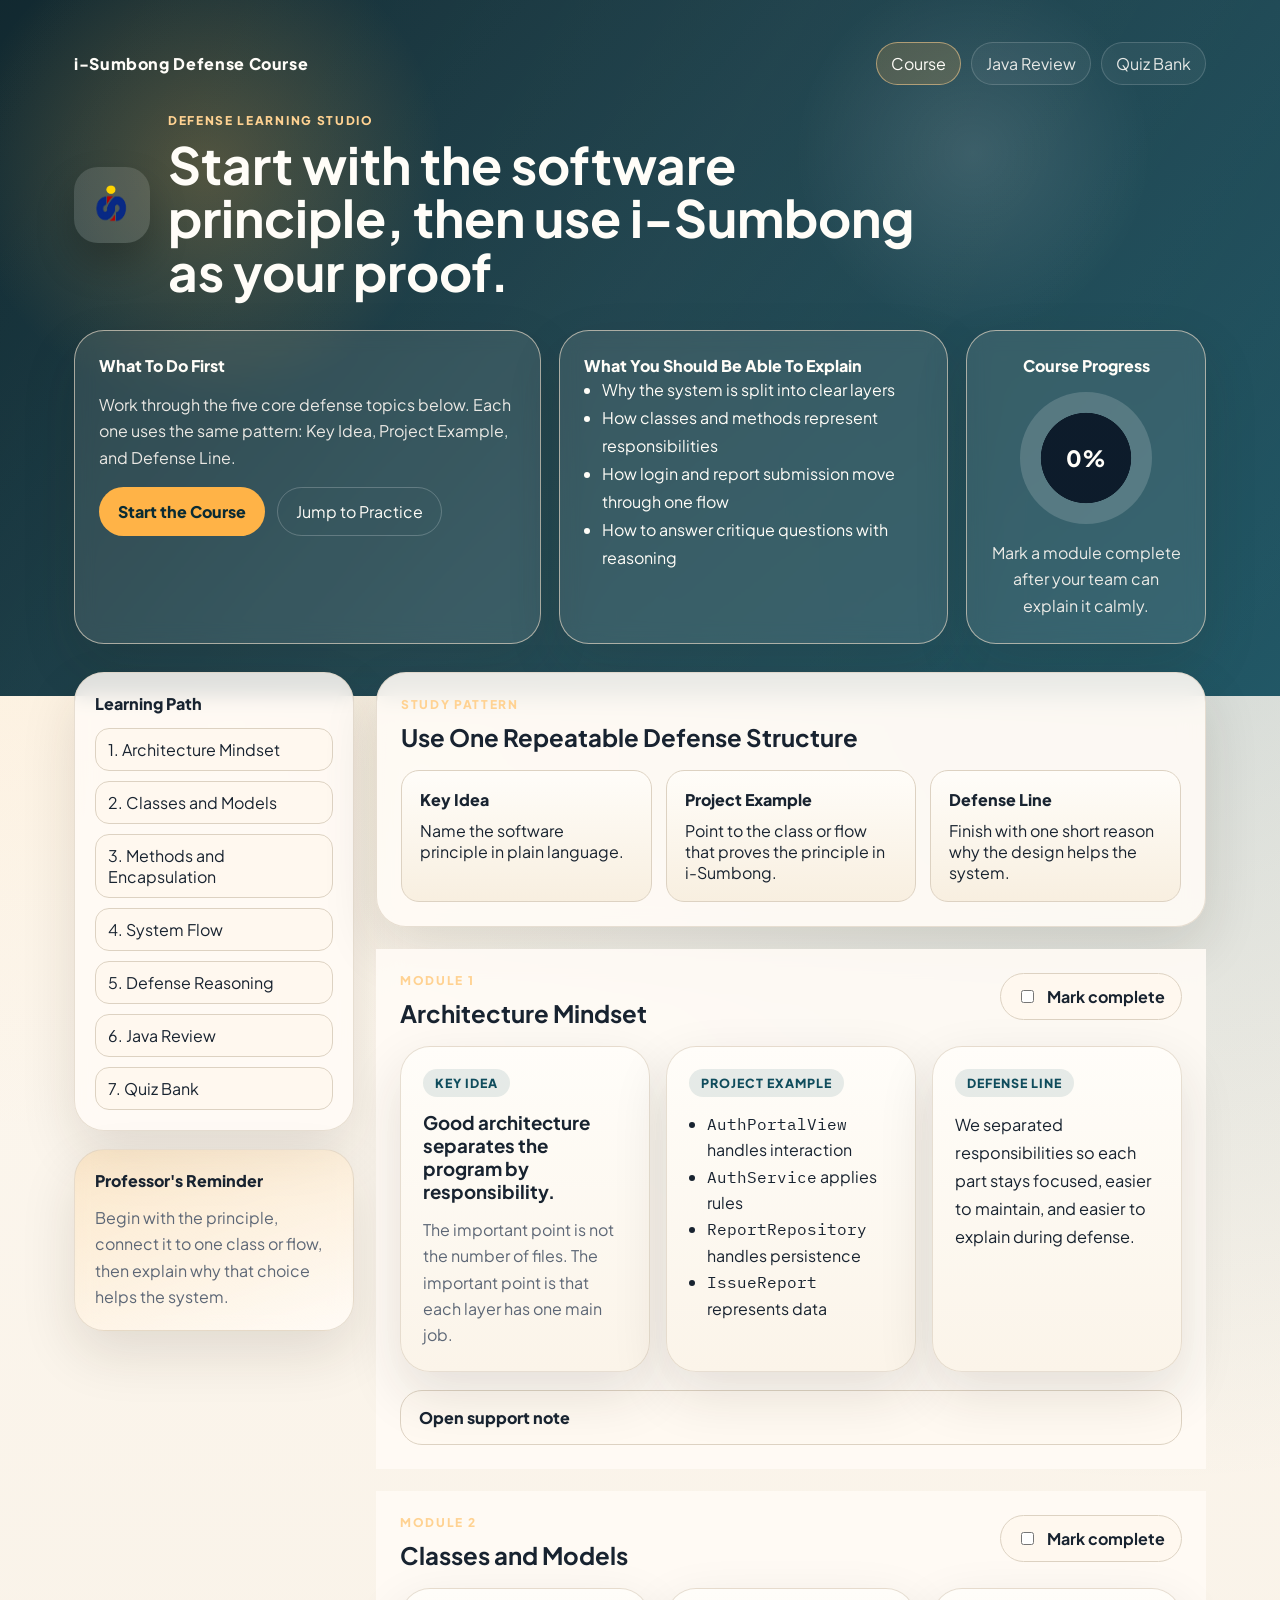
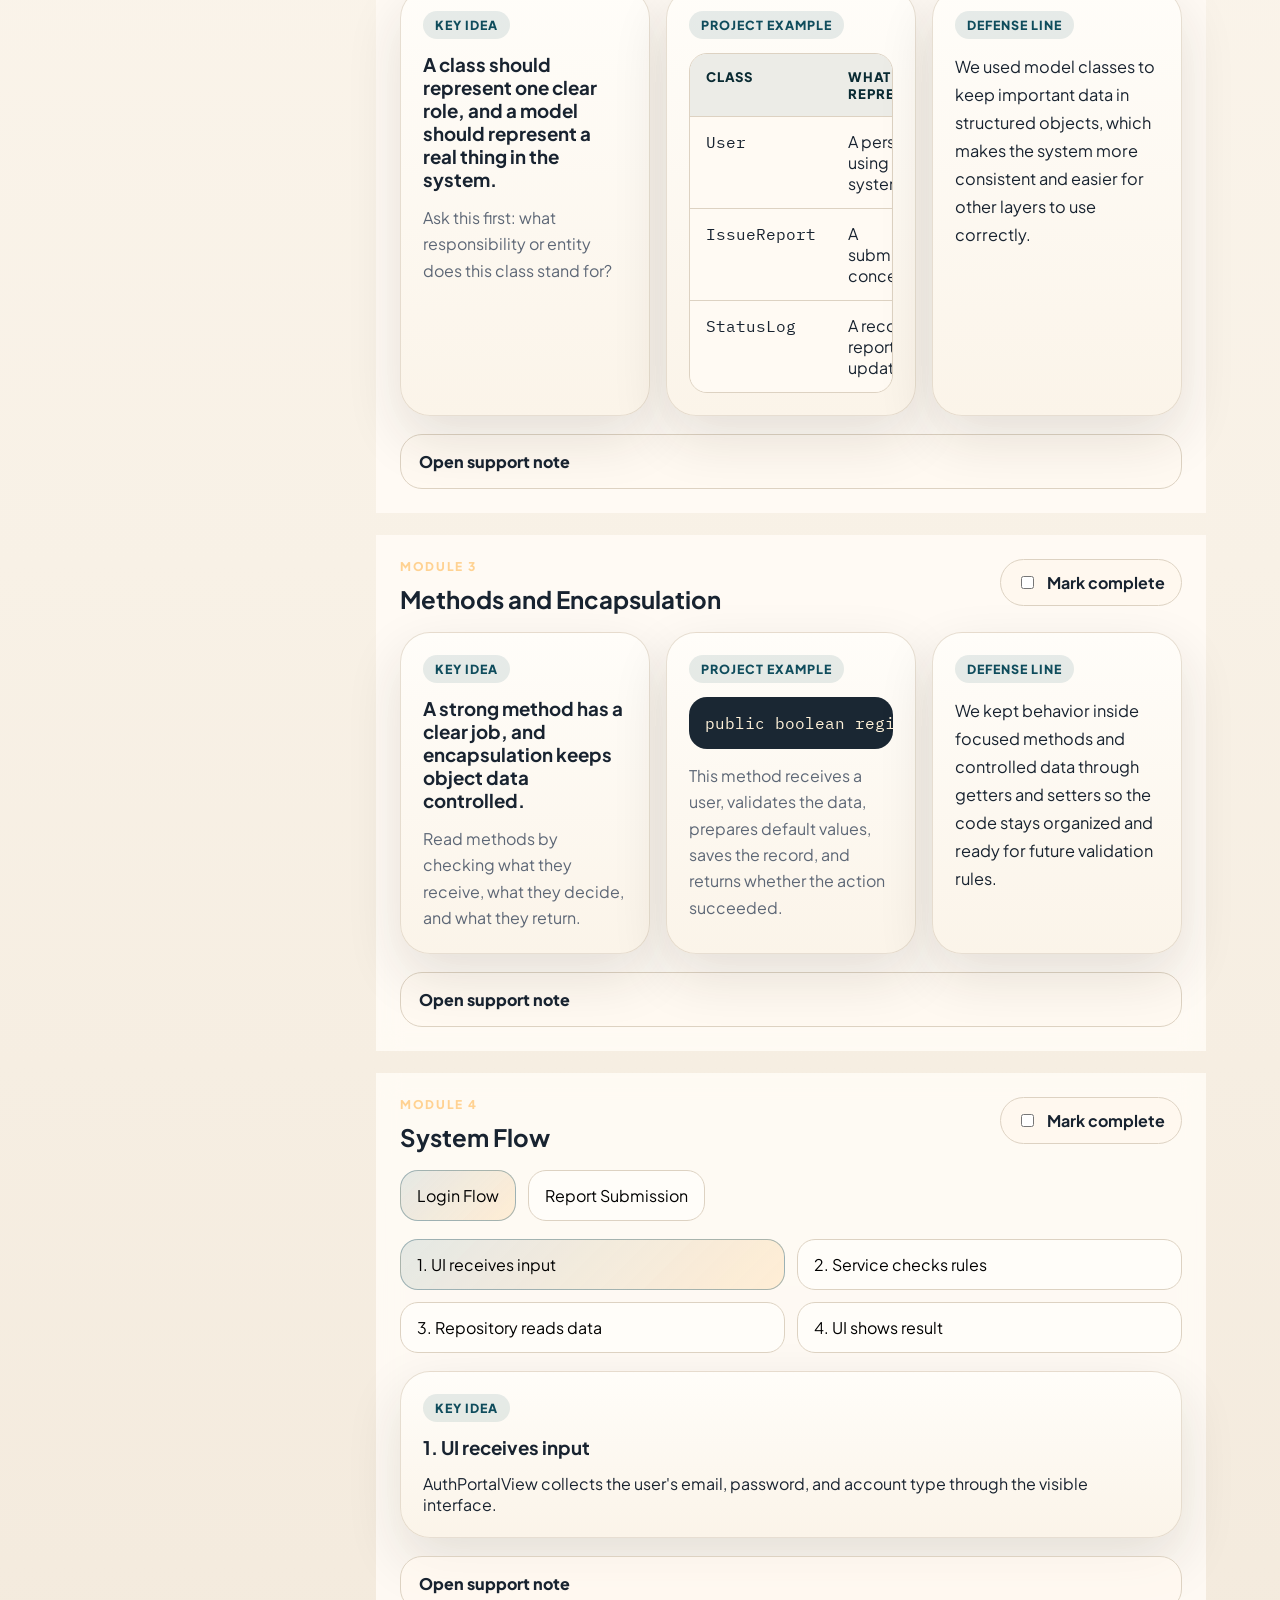
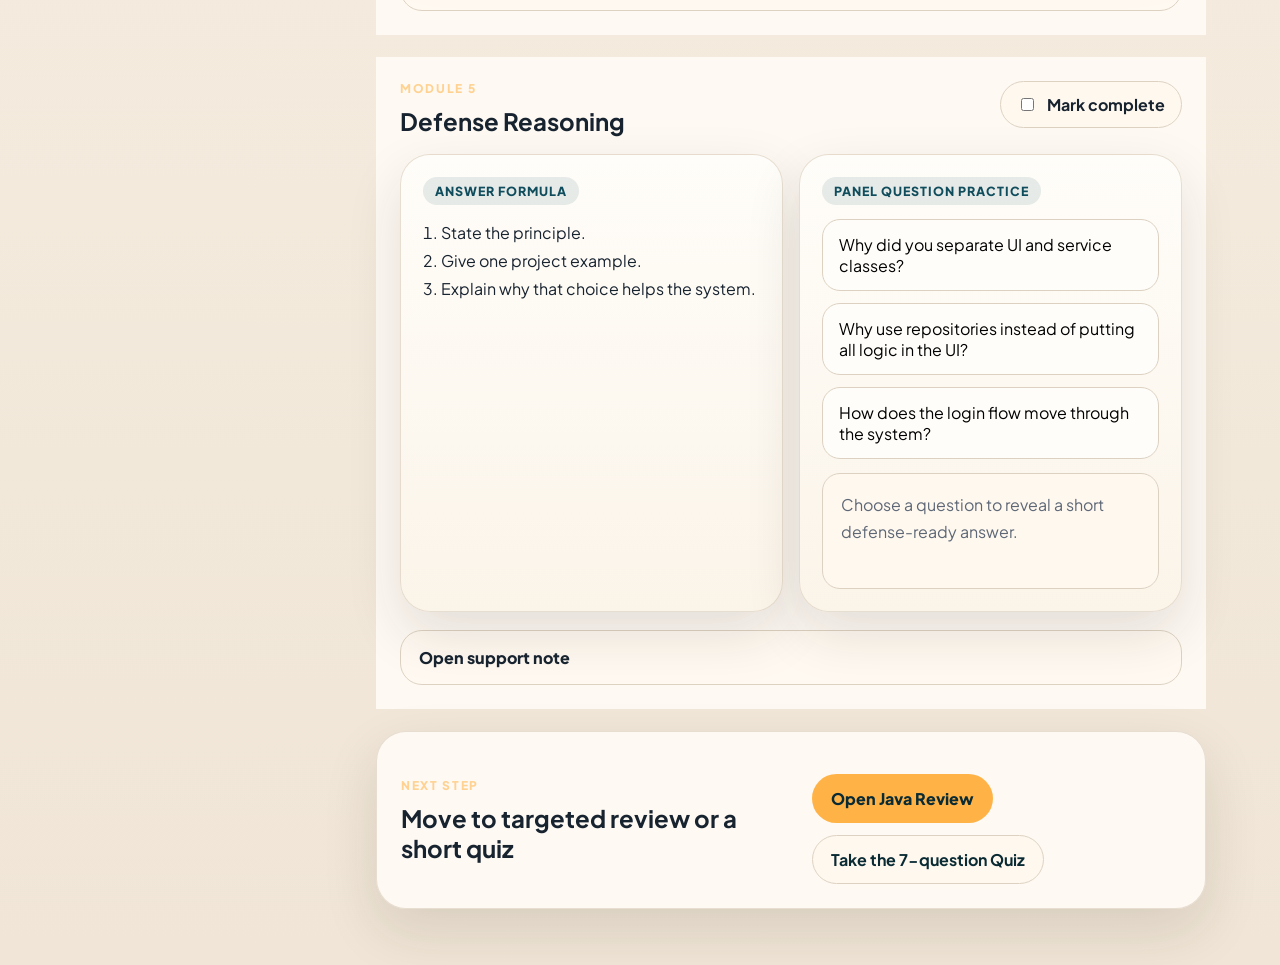
==== commit 80230211: "Refine course & Java-review content and styles Clarify and condense course copy, reorganize module l" ====
--- a/index.html
+++ b/index.html
@@ -27,32 +27,30 @@
           <img class="brand-row__logo" src="logo.png" alt="i-Sumbong brand mark">
           <div>
             <p class="eyebrow">Defense Learning Studio</p>
-            <h1>Learn the software principles first, then use i-Sumbong as your proof.</h1>
+            <h1>Start with the software principle, then use i-Sumbong as your proof.</h1>
           </div>
         </div>
 
-        <div class="hero__grid">
+        <div class="hero__grid hero__grid--course">
           <section class="hero-card hero-card--lead">
-            <p class="hero-card__label">Teaching Goal</p>
+            <p class="hero-card__label">What To Do First</p>
             <p class="hero-card__copy">
-              This course is designed to help your team explain architecture, object-oriented design,
-              and system flow with understanding, not memorization. The Java app is the case study,
-              not the whole lesson.
+              Work through the five core defense topics below. Each one uses the same pattern:
+              Key Idea, Project Example, and Defense Line.
             </p>
             <div class="hero-actions">
               <a class="button button--primary" href="#module-1">Start the Course</a>
               <button class="button button--ghost" id="start-review" type="button">Jump to Practice</button>
-              <a class="button button--ghost" href="quiz.html">Open Quiz Bank</a>
             </div>
           </section>
 
-          <section class="hero-card">
-            <p class="hero-card__label">What Students Should Be Able To Do</p>
+          <section class="hero-card hero-card--checklist">
+            <p class="hero-card__label">What You Should Be Able To Explain</p>
             <ul class="plain-list">
-              <li>Explain why software is split into layers and responsibilities</li>
-              <li>Describe what classes, methods, objects, and models represent</li>
-              <li>Trace how login and report submission move through the app</li>
-              <li>Defend design choices using principles, not just filenames</li>
+              <li>Why the system is split into clear layers</li>
+              <li>How classes and methods represent responsibilities</li>
+              <li>How login and report submission move through one flow</li>
+              <li>How to answer critique questions with reasoning</li>
             </ul>
           </section>
 
@@ -61,7 +59,7 @@
             <div class="score-ring" aria-hidden="true">
               <span id="progress-value">0%</span>
             </div>
-            <p class="hero-card__copy">Mark each lesson complete as your team finishes it.</p>
+            <p class="hero-card__copy">Mark a module complete after your team can explain it calmly.</p>
           </section>
         </div>
       </div>
@@ -74,32 +72,19 @@
           <nav class="checklist-nav">
             <a href="#module-1">1. Architecture Mindset</a>
             <a href="#module-2">2. Classes and Models</a>
-            <a href="#module-3">3. Method Responsibility</a>
-            <a href="#module-4">4. Encapsulation</a>
-            <a href="#module-5">5. System Flow</a>
-            <a href="#module-6">6. Design Critique</a>
-            <a href="#module-7">7. Defense Mastery</a>
-            <a href="quiz.html">8. Quiz Bank</a>
+            <a href="#module-3">3. Methods and Encapsulation</a>
+            <a href="#module-4">4. System Flow</a>
+            <a href="#module-5">5. Defense Reasoning</a>
+            <a href="java-review.html">6. Java Review</a>
+            <a href="quiz.html">7. Quiz Bank</a>
           </nav>
-        </div>
-
-        <div class="sidebar__panel">
-          <p class="sidebar__title">i-Sumbong as Evidence</p>
-          <div class="stack-tags">
-            <span>App.java</span>
-            <span>AuthPortalView</span>
-            <span>AuthService</span>
-            <span>ReportService</span>
-            <span>ReportRepository</span>
-            <span>IssueReport</span>
-          </div>
         </div>
 
         <div class="sidebar__panel sidebar__panel--accent">
           <p class="sidebar__title">Professor's Reminder</p>
           <p class="sidebar__copy">
-            During defense, do not start with "This class does this." Start with the principle:
-            responsibility, separation, data modeling, or flow. Then point to the class that shows it.
+            Begin with the principle, connect it to one class or flow, then explain why that choice helps
+            the system.
           </p>
         </div>
       </aside>
@@ -107,33 +92,21 @@
       <main class="main-content">
         <section class="overview-card">
           <div>
-            <p class="eyebrow">Course Lens</p>
-            <h2>Use the Project to Prove the Principle</h2>
-          </div>
-          <div class="architecture-grid">
+            <p class="eyebrow">Study Pattern</p>
+            <h2>Use One Repeatable Defense Structure</h2>
+          </div>
+          <div class="architecture-grid architecture-grid--compact">
             <article>
-              <p class="architecture-grid__title">Principle</p>
-              <p>What software idea are we trying to explain?</p>
+              <p class="architecture-grid__title">Key Idea</p>
+              <p>Name the software principle in plain language.</p>
             </article>
             <article>
-              <p class="architecture-grid__title">Reason</p>
-              <p>Why does that idea help maintainability, clarity, or correctness?</p>
+              <p class="architecture-grid__title">Project Example</p>
+              <p>Point to the class or flow that proves the principle in i-Sumbong.</p>
             </article>
             <article>
-              <p class="architecture-grid__title">Evidence</p>
-              <p>Which class in i-Sumbong demonstrates the idea clearly?</p>
-            </article>
-            <article>
-              <p class="architecture-grid__title">Tradeoff</p>
-              <p>What becomes harder if the design is ignored or merged into one place?</p>
-            </article>
-            <article>
-              <p class="architecture-grid__title">Defense Answer</p>
-              <p>How can you explain the choice in one clear, confident sentence?</p>
-            </article>
-            <article>
-              <p class="architecture-grid__title">Practice</p>
-              <p>Can you apply the idea to login, registration, and report submission?</p>
+              <p class="architecture-grid__title">Defense Line</p>
+              <p>Finish with one short reason why the design helps the system.</p>
             </article>
           </div>
         </section>
@@ -142,7 +115,7 @@
           <div class="module__header">
             <div>
               <p class="eyebrow">Module 1</p>
-              <h2>Architecture Mindset: Organize by Responsibility</h2>
+              <h2>Architecture Mindset</h2>
             </div>
             <label class="module-check">
               <input class="progress-check" data-module="1" type="checkbox">
@@ -150,83 +123,73 @@
             </label>
           </div>
 
-          <div class="module__grid">
-            <article class="lesson-card">
-              <p class="lesson-tag">Principle</p>
-              <h3>Software becomes easier to explain when each layer has one main job.</h3>
+          <div class="teaching-grid">
+            <article class="lesson-card">
+              <p class="lesson-tag">Key Idea</p>
+              <h3>Good architecture separates the program by responsibility.</h3>
               <p class="plain-explain">
-                Students should first understand that good architecture separates responsibilities.
-                The UI handles interaction, the service layer applies rules, the repository handles storage,
-                and the model represents data.
-              </p>
-            </article>
-
-            <article class="lesson-card">
-              <p class="lesson-tag">Why It Matters</p>
-              <ul class="plain-list">
-                <li>It prevents one file from doing everything.</li>
-                <li>It makes bugs easier to locate.</li>
-                <li>It allows each part of the program to stay focused.</li>
-                <li>It gives a clean explanation during defense.</li>
+                The important point is not the number of files. The important point is that each layer has
+                one main job.
+              </p>
+            </article>
+
+            <article class="lesson-card lesson-card--case">
+              <p class="lesson-tag">Project Example</p>
+              <ul class="plain-list plain-list--tight">
+                <li><code>AuthPortalView</code> handles interaction</li>
+                <li><code>AuthService</code> applies rules</li>
+                <li><code>ReportRepository</code> handles persistence</li>
+                <li><code>IssueReport</code> represents data</li>
               </ul>
             </article>
 
+            <article class="lesson-card lesson-card--answer">
+              <p class="lesson-tag">Defense Line</p>
+              <p class="defense-answer">
+                We separated responsibilities so each part stays focused, easier to maintain, and easier to
+                explain during defense.
+              </p>
+            </article>
+          </div>
+
+          <details class="support-note">
+            <summary>Open support note</summary>
+            <div class="support-note__content">
+              <p><strong>Weak answer:</strong> We used layers because that is how Java projects look.</p>
+              <p><strong>Better answer:</strong> We used layers because interaction, rules, storage, and data representation should not compete inside one class.</p>
+            </div>
+          </details>
+        </section>
+
+        <section class="module" id="module-2">
+          <div class="module__header">
+            <div>
+              <p class="eyebrow">Module 2</p>
+              <h2>Classes and Models</h2>
+            </div>
+            <label class="module-check">
+              <input class="progress-check" data-module="2" type="checkbox">
+              <span>Mark complete</span>
+            </label>
+          </div>
+
+          <div class="teaching-grid">
+            <article class="lesson-card">
+              <p class="lesson-tag">Key Idea</p>
+              <h3>A class should represent one clear role, and a model should represent a real thing in the system.</h3>
+              <p class="plain-explain">
+                Ask this first: what responsibility or entity does this class stand for?
+              </p>
+            </article>
+
             <article class="lesson-card lesson-card--case">
-              <p class="lesson-tag">i-Sumbong Case</p>
-              <pre><code>App.java -> AuthPortalView -> AuthService -> Repository -> JSON data</code></pre>
-              <p class="plain-explain">
-                The project already shows layered thinking. <code>App.java</code> starts the app,
-                <code>AuthPortalView</code> handles screen interaction, and <code>AuthService</code>
-                decides whether login or registration is allowed.
-              </p>
-            </article>
-
-            <article class="lesson-card">
-              <p class="lesson-tag">Defense Answer</p>
-              <p class="defense-answer">
-                We separated the system into layers so each part has a clear responsibility. This improves
-                maintainability and makes the program easier to debug, extend, and explain.
-              </p>
-            </article>
-          </div>
-
-          <div class="memory-callout">
-            <strong>Common weak answer:</strong> "We have UI, service, and repository because that is how the code is written."
-            <br>
-            <strong>Better answer:</strong> "We used layers because each layer solves a different problem: interaction, business rules, and storage."
-          </div>
-        </section>
-
-        <section class="module" id="module-2">
-          <div class="module__header">
-            <div>
-              <p class="eyebrow">Module 2</p>
-              <h2>Classes and Models: Represent Real Things Clearly</h2>
-            </div>
-            <label class="module-check">
-              <input class="progress-check" data-module="2" type="checkbox">
-              <span>Mark complete</span>
-            </label>
-          </div>
-
-          <div class="module__grid module__grid--two-rows">
-            <article class="lesson-card">
-              <p class="lesson-tag">Principle</p>
-              <h3>A class is a blueprint, and a model class represents a real entity in the domain.</h3>
-              <p class="plain-explain">
-                Students should learn to ask, "What real thing does this class stand for?" If the answer is
-                "a report," "a user," or "a status log," then the class is modeling part of the system domain.
-              </p>
-            </article>
-
-            <article class="lesson-card lesson-card--case">
-              <p class="lesson-tag">i-Sumbong Case</p>
+              <p class="lesson-tag">Project Example</p>
               <div class="table-shell">
                 <table class="course-table">
                   <thead>
                     <tr>
                       <th scope="col">Class</th>
-                      <th scope="col">Represents</th>
+                      <th scope="col">What It Represents</th>
                     </tr>
                   </thead>
                   <tbody>
@@ -240,52 +203,36 @@
                     </tr>
                     <tr>
                       <td><code>StatusLog</code></td>
-                      <td>A record of status changes</td>
+                      <td>A record of report updates</td>
                     </tr>
                   </tbody>
                 </table>
               </div>
             </article>
 
-            <article class="lesson-card lesson-card--flashcards">
-              <div class="flashcard" data-flashcard>
-                <div class="flashcard__front">
-                  <p class="mini-title">Concept Check</p>
-                  <h3>What is the difference between a class and an object?</h3>
-                  <p>Click to reveal</p>
-                </div>
-                <div class="flashcard__back">
-                  <p>A class is the design. An object is one actual instance created from that design.</p>
-                </div>
-              </div>
-
-              <div class="flashcard" data-flashcard>
-                <div class="flashcard__front">
-                  <p class="mini-title">Concept Check</p>
-                  <h3>Why is <code>IssueReport</code> a model?</h3>
-                  <p>Click to reveal</p>
-                </div>
-                <div class="flashcard__back">
-                  <p>Because it stores the data of a real report, such as title, category, location, and status.</p>
-                </div>
-              </div>
-            </article>
-
-            <article class="lesson-card">
-              <p class="lesson-tag">Defense Answer</p>
+            <article class="lesson-card lesson-card--answer">
+              <p class="lesson-tag">Defense Line</p>
               <p class="defense-answer">
-                We used model classes to represent real system entities in a structured way. This keeps the data
-                consistent and allows other layers to work with clear objects instead of random variables.
-              </p>
-            </article>
-          </div>
+                We used model classes to keep important data in structured objects, which makes the system
+                more consistent and easier for other layers to use correctly.
+              </p>
+            </article>
+          </div>
+
+          <details class="support-note">
+            <summary>Open support note</summary>
+            <div class="support-note__content">
+              <p><strong>Class vs object:</strong> A class is the blueprint. An object is one actual instance created from that blueprint.</p>
+              <p><strong>Fast example:</strong> <code>IssueReport</code> is the class, while one submitted complaint is an object.</p>
+            </div>
+          </details>
         </section>
 
         <section class="module" id="module-3">
           <div class="module__header">
             <div>
               <p class="eyebrow">Module 3</p>
-              <h2>Method Responsibility: One Method Should Have a Clear Purpose</h2>
+              <h2>Methods and Encapsulation</h2>
             </div>
             <label class="module-check">
               <input class="progress-check" data-module="3" type="checkbox">
@@ -293,88 +240,50 @@
             </label>
           </div>
 
-          <div class="module__grid">
-            <article class="lesson-card">
-              <p class="lesson-tag">Principle</p>
-              <h3>Read a method by asking what it receives, what it decides, and what it returns.</h3>
-              <ol class="number-list">
-                <li>Read the method name.</li>
-                <li>Read the parameters.</li>
-                <li>Read the return type.</li>
-                <li>Translate the method into plain English.</li>
-              </ol>
+          <div class="teaching-grid">
+            <article class="lesson-card">
+              <p class="lesson-tag">Key Idea</p>
+              <h3>A strong method has a clear job, and encapsulation keeps object data controlled.</h3>
+              <p class="plain-explain">
+                Read methods by checking what they receive, what they decide, and what they return.
+              </p>
             </article>
 
             <article class="lesson-card lesson-card--case">
-              <p class="lesson-tag">i-Sumbong Case</p>
+              <p class="lesson-tag">Project Example</p>
               <pre><code>public boolean registerResident(User user)</code></pre>
               <p class="plain-explain">
-                In plain English: receive a user object, validate it, assign defaults and IDs, save it,
-                and report whether registration succeeded.
-              </p>
-            </article>
-          </div>
-
-          <div class="analysis-panel">
-            <div>
-              <p class="mini-title">Strong design signal</p>
-              <p><code>AuthService</code> contains rule-based methods like login and registration, which means business logic is not trapped in the UI.</p>
-            </div>
-            <div>
-              <p class="mini-title">Professor's critique</p>
-              <p><code>AuthPortalView</code> is effective, but long. This is a good discussion point about when UI classes become harder to maintain.</p>
-            </div>
-          </div>
+                This method receives a user, validates the data, prepares default values, saves the record,
+                and returns whether the action succeeded.
+              </p>
+            </article>
+
+            <article class="lesson-card lesson-card--answer">
+              <p class="lesson-tag">Defense Line</p>
+              <p class="defense-answer">
+                We kept behavior inside focused methods and controlled data through getters and setters so
+                the code stays organized and ready for future validation rules.
+              </p>
+            </article>
+          </div>
+
+          <details class="support-note">
+            <summary>Open support note</summary>
+            <div class="support-note__content">
+              <p><strong>Why encapsulation matters:</strong> It prevents object state from being changed carelessly across the whole program.</p>
+              <p><strong>Simple phrasing:</strong> Access happens through controlled methods instead of direct field changes everywhere.</p>
+            </div>
+          </details>
         </section>
 
         <section class="module" id="module-4">
           <div class="module__header">
             <div>
               <p class="eyebrow">Module 4</p>
-              <h2>Encapsulation: Control Access to Data</h2>
+              <h2>System Flow</h2>
             </div>
             <label class="module-check">
               <input class="progress-check" data-module="4" type="checkbox">
-              <span>Mark complete</span>
-            </label>
-          </div>
-
-          <div class="module__grid">
-            <article class="lesson-card">
-              <p class="lesson-tag">Principle</p>
-              <pre><code>public String getReportId() {
-    return reportId;
-}
-
-public void setReportId(String reportId) {
-    this.reportId = reportId;
-}</code></pre>
-            </article>
-
-            <article class="lesson-card">
-              <p class="lesson-tag">Why It Matters</p>
-              <ul class="plain-list">
-                <li>Encapsulation keeps object data organized.</li>
-                <li>It avoids uncontrolled direct changes from everywhere.</li>
-                <li>It makes future validation easier to add.</li>
-                <li>It supports cleaner object-oriented design.</li>
-              </ul>
-            </article>
-          </div>
-
-          <div class="memory-callout">
-            <strong>Defense Answer:</strong> We used getters and setters to support encapsulation, meaning object state is accessed through controlled methods instead of being modified directly throughout the whole system.
-          </div>
-        </section>
-
-        <section class="module" id="module-5">
-          <div class="module__header">
-            <div>
-              <p class="eyebrow">Module 5</p>
-              <h2>System Flow: Trace Input, Processing, and Output</h2>
-            </div>
-            <label class="module-check">
-              <input class="progress-check" data-module="5" type="checkbox">
               <span>Mark complete</span>
             </label>
           </div>
@@ -385,99 +294,35 @@
           </div>
 
           <div class="flow-map" id="flow-map">
-            <button class="flow-step is-active" data-flow="0" type="button">1. User opens app</button>
-            <button class="flow-step" data-flow="1" type="button">2. UI collects input</button>
-            <button class="flow-step" data-flow="2" type="button">3. Service applies rules</button>
-            <button class="flow-step" data-flow="3" type="button">4. Repository accesses data</button>
-            <button class="flow-step" data-flow="4" type="button">5. System decides result</button>
-            <button class="flow-step" data-flow="5" type="button">6. UI shows outcome</button>
+            <button class="flow-step is-active" data-flow="0" type="button">1. UI receives input</button>
+            <button class="flow-step" data-flow="1" type="button">2. Service checks rules</button>
+            <button class="flow-step" data-flow="2" type="button">3. Repository reads or writes data</button>
+            <button class="flow-step" data-flow="3" type="button">4. UI shows result</button>
           </div>
 
           <article class="lesson-card flow-output" id="flow-output">
-            <h3>1. User opens app</h3>
-            <p>The system starts in <code>App.java</code>, creates the main stage, and loads the first visible view.</p>
+            <p class="lesson-tag">Key Idea</p>
+            <h3>1. UI receives input</h3>
+            <p>The user enters information into the screen, and the UI passes that input to the correct service.</p>
           </article>
 
-          <div class="io-grid">
-            <article class="lesson-card">
-              <p class="lesson-tag">Input</p>
-              <p>Email, password, account type, report details, category, and location.</p>
-            </article>
-            <article class="lesson-card">
-              <p class="lesson-tag">Process</p>
-              <p>Validation, ID generation, verification checks, status changes, and persistence.</p>
-            </article>
-            <article class="lesson-card">
-              <p class="lesson-tag">Output</p>
-              <p>Feedback messages, dashboard access, saved records, and status updates.</p>
-            </article>
-          </div>
-        </section>
-
-        <section class="module" id="module-6">
-          <div class="module__header">
-            <div>
-              <p class="eyebrow">Module 6</p>
-              <h2>Design Critique: Read the Code Like an Engineer</h2>
-            </div>
-            <label class="module-check">
-              <input class="progress-check" data-module="6" type="checkbox">
-              <span>Mark complete</span>
-            </label>
-          </div>
-
-          <div class="module__grid">
-            <article class="lesson-card">
-              <p class="lesson-tag">Questions To Ask</p>
-              <ul class="plain-list">
-                <li>Does this class have a focused responsibility?</li>
-                <li>Is business logic mixed too much with UI handling?</li>
-                <li>Does the method name match what it really does?</li>
-                <li>Is data storage separated from interaction logic?</li>
-              </ul>
-            </article>
-
-            <article class="lesson-card">
-              <p class="lesson-tag">Real Critique of the Project</p>
-              <ul class="plain-list">
-                <li><code>AuthService</code> is a strong example of keeping rules outside the UI.</li>
-                <li><code>ReportRepository</code> is easy to explain because it focuses on persistence.</li>
-                <li><code>AuthPortalView</code> handles many screen concerns, which makes it a good example of a class that may later need refactoring.</li>
-              </ul>
-            </article>
-          </div>
-
-          <div class="quiz-card" id="quiz">
-            <p class="eyebrow">Responsibility Check</p>
-            <h3>Which layer should be responsible for saving reports to JSON?</h3>
-            <div class="quiz-options">
-              <button class="quiz-option" data-correct="false" type="button">UI Layer</button>
-              <button class="quiz-option" data-correct="true" type="button">Repository Layer</button>
-              <button class="quiz-option" data-correct="false" type="button">Model Layer</button>
-            </div>
-            <p class="quiz-feedback" id="quiz-feedback">Choose the layer with the correct responsibility.</p>
-          </div>
-
-          <div class="decision-lab">
-            <p class="mini-title">Scenario Lab</p>
-            <p id="scenario-question">A panelist asks: why not put login validation directly inside the JavaFX view?</p>
-            <div class="prompt-answer" id="scenario-answer">Click a scenario below to reveal a stronger principle-based answer.</div>
-            <div class="scenario-actions">
-              <button class="prompt-button scenario-button" type="button">Why not put login validation in the UI?</button>
-              <button class="prompt-button scenario-button" type="button">Why is ReportRepository not part of the model?</button>
-              <button class="prompt-button scenario-button" type="button">Why is AuthPortalView a maintainability discussion point?</button>
-            </div>
-          </div>
-        </section>
-
-        <section class="module" id="module-7">
-          <div class="module__header">
-            <div>
-              <p class="eyebrow">Module 7</p>
-              <h2>Defense Mastery: Answer with Principle, Evidence, and Reason</h2>
-            </div>
-            <label class="module-check">
-              <input class="progress-check" data-module="7" type="checkbox">
+          <details class="support-note">
+            <summary>Open support note</summary>
+            <div class="support-note__content">
+              <p><strong>Login pattern:</strong> UI input -> service validation -> repository lookup -> result in UI.</p>
+              <p><strong>Report pattern:</strong> UI input -> service validation and defaults -> repository save -> success feedback.</p>
+            </div>
+          </details>
+        </section>
+
+        <section class="module" id="module-5">
+          <div class="module__header">
+            <div>
+              <p class="eyebrow">Module 5</p>
+              <h2>Defense Reasoning</h2>
+            </div>
+            <label class="module-check">
+              <input class="progress-check" data-module="5" type="checkbox">
               <span>Mark complete</span>
             </label>
           </div>
@@ -487,43 +332,42 @@
               <p class="lesson-tag">Answer Formula</p>
               <ol class="number-list">
                 <li>State the principle.</li>
-                <li>Name the class that demonstrates it.</li>
+                <li>Give one project example.</li>
                 <li>Explain why that choice helps the system.</li>
               </ol>
             </article>
 
             <article class="lesson-card">
-              <p class="lesson-tag">1-Minute Sample</p>
-              <p class="defense-answer">
-                i-Sumbong is a Java-based barangay reporting system that follows separation of concerns. The app starts in
-                <code>App.java</code>, the UI layer gathers input, service classes apply rules such as login and verification,
-                repository classes handle JSON persistence, and model classes represent entities like users and reports.
-                This design keeps the system easier to maintain and explain.
-              </p>
-            </article>
-          </div>
-
-          <article class="lesson-card prompt-stack">
-            <h3>Panel Question Practice</h3>
-            <button class="prompt-button" type="button">Why did you separate UI and service classes?</button>
-            <button class="prompt-button" type="button">What is the purpose of getters and setters in your model?</button>
-            <button class="prompt-button" type="button">How does the login flow move through the system?</button>
-            <button class="prompt-button" type="button">Why use repositories instead of putting all logic in the UI?</button>
-            <button class="prompt-button" type="button">What design principle does IssueReport demonstrate?</button>
-            <div class="prompt-answer" id="prompt-answer">
-              Choose a panel question to reveal a defense-ready model answer.
-            </div>
-          </article>
-
-          <article class="lesson-card">
-            <p class="lesson-tag">Practice Mode</p>
-            <h3>Ready for a full quiz?</h3>
-            <p class="plain-explain">
-              Use the quiz bank to practice by difficulty. Each level contains 15 multiple-choice questions
-              that check understanding of architecture, OOP, flow tracing, and defense reasoning.
-            </p>
-            <a class="button button--primary" href="quiz.html">Launch Quiz Bank</a>
-          </article>
+              <p class="lesson-tag">Panel Question Practice</p>
+              <div class="prompt-stack">
+                <button class="prompt-button" type="button">Why did you separate UI and service classes?</button>
+                <button class="prompt-button" type="button">Why use repositories instead of putting all logic in the UI?</button>
+                <button class="prompt-button" type="button">How does the login flow move through the system?</button>
+              </div>
+              <div class="prompt-answer" id="prompt-answer">
+                Choose a question to reveal a short defense-ready answer.
+              </div>
+            </article>
+          </div>
+
+          <details class="support-note">
+            <summary>Open support note</summary>
+            <div class="support-note__content">
+              <p><strong>Critique example:</strong> <code>AuthPortalView</code> works, but its size makes it a good maintainability discussion point.</p>
+              <p><strong>Good tone in defense:</strong> Be balanced. Mention what works now and what could improve later.</p>
+            </div>
+          </details>
+        </section>
+
+        <section class="overview-card overview-card--next">
+          <div>
+            <p class="eyebrow">Next Step</p>
+            <h2>Move to targeted review or a short quiz</h2>
+          </div>
+          <div class="next-actions">
+            <a class="button button--primary" href="java-review.html">Open Java Review</a>
+            <a class="button button--secondary" href="quiz.html">Take the 7-question Quiz</a>
+          </div>
         </section>
       </main>
     </div>
--- a/styles.css
+++ b/styles.css
@@ -1,28 +1,19 @@
 :root {
   --bg: #f7f2ea;
-  --surface: rgba(255, 251, 246, 0.88);
-  --surface-strong: #fffdf9;
-  --surface-ink: #14202f;
+  --surface: rgba(255, 251, 246, 0.9);
   --text: #182330;
   --muted: #5d6776;
   --line: #ddd2c2;
   --primary: #0f4c5c;
   --primary-deep: #0a2b33;
   --accent: #ffb347;
-  --accent-soft: rgba(255, 179, 71, 0.18);
-  --accent-deep: #c96b22;
   --success: #237a57;
-  --danger: #b14b43;
   --shadow: 0 22px 55px rgba(40, 30, 17, 0.12);
   --radius-xl: 30px;
   --radius-lg: 22px;
-  --radius-md: 16px;
-}
-
-* {
-  box-sizing: border-box;
-}
-
+}
+
+*,
 *::before,
 *::after {
   box-sizing: border-box;
@@ -76,8 +67,7 @@
 .hero {
   position: relative;
   overflow: hidden;
-  background:
-    linear-gradient(135deg, rgba(13, 37, 45, 0.98), rgba(18, 76, 92, 0.92));
+  background: linear-gradient(135deg, rgba(13, 37, 45, 0.98), rgba(18, 76, 92, 0.92));
   color: #fffdf8;
 }
 
@@ -92,9 +82,9 @@
 
 .hero__content {
   position: relative;
-  max-width: 1240px;
+  max-width: 1180px;
   margin: 0 auto;
-  padding: 42px 24px 56px;
+  padding: 42px 24px 52px;
 }
 
 .top-nav {
@@ -128,9 +118,13 @@
   transition: background 160ms ease, border-color 160ms ease, transform 160ms ease;
 }
 
-.top-nav__link:hover {
+.top-nav__link:hover,
+.button:hover,
+.flow-toggle:hover,
+.flow-step:hover,
+.prompt-button:hover,
+.support-note summary:hover {
   transform: translateY(-2px);
-  background: rgba(255, 255, 255, 0.1);
 }
 
 .top-nav__link.is-active {
@@ -163,34 +157,28 @@
   font-weight: 800;
 }
 
-.hero h1,
-.main-content h2,
-.lesson-card h3,
-.quiz-card h3 {
-  margin: 0;
-}
-
 .hero h1 {
-  max-width: 840px;
-  font-size: clamp(2.3rem, 4vw, 4.5rem);
-  line-height: 1.02;
+  max-width: 760px;
+  font-size: clamp(2.25rem, 4vw, 4.2rem);
+  line-height: 1.04;
 }
 
 .hero__grid {
   display: grid;
-  grid-template-columns: 1.45fr 1fr 0.82fr;
   gap: 18px;
-  margin-top: 34px;
+  margin-top: 32px;
+}
+
+.hero__grid--course {
+  grid-template-columns: minmax(0, 1.2fr) minmax(0, 1fr) 240px;
 }
 
 .hero-card,
 .overview-card,
 .lesson-card,
 .sidebar__panel,
-.quiz-card,
-.flow-output,
-.decision-lab {
-  border: 1px solid rgba(221, 210, 194, 0.64);
+.flow-output {
+  border: 1px solid rgba(221, 210, 194, 0.7);
   border-radius: var(--radius-xl);
   box-shadow: var(--shadow);
 }
@@ -205,11 +193,6 @@
   margin-top: 16px;
 }
 
-.hero-card--lead {
-  background:
-    linear-gradient(150deg, rgba(255, 255, 255, 0.14), rgba(255, 255, 255, 0.08));
-}
-
 .hero-card--score {
   display: grid;
   place-items: center;
@@ -218,21 +201,21 @@
 
 .hero-card__label,
 .sidebar__title,
-.mini-title,
 .architecture-grid__title {
-  margin: 0 0 10px;
   font-weight: 800;
 }
 
 .hero-card__copy {
-  color: rgba(255, 250, 244, 0.88);
+  color: rgba(255, 250, 244, 0.9);
   line-height: 1.65;
 }
 
-.hero-actions {
+.hero-actions,
+.next-actions,
+.flow-toolbar {
   display: flex;
+  flex-wrap: wrap;
   gap: 12px;
-  margin-top: 18px;
 }
 
 .button {
@@ -244,16 +227,7 @@
   border: 1px solid transparent;
   cursor: pointer;
   text-decoration: none;
-  transition: transform 160ms ease, background 160ms ease, color 160ms ease;
-}
-
-.button:hover,
-.flow-step:hover,
-.flow-toggle:hover,
-.quiz-option:hover,
-.prompt-button:hover,
-.flashcard:hover {
-  transform: translateY(-2px);
+  transition: transform 160ms ease, background 160ms ease, color 160ms ease, border-color 160ms ease;
 }
 
 .button--primary {
@@ -266,6 +240,13 @@
   background: transparent;
   border-color: rgba(255, 255, 255, 0.22);
   color: #fffdf8;
+}
+
+.button--secondary {
+  background: #fff8ef;
+  border-color: var(--line);
+  color: var(--primary-deep);
+  font-weight: 700;
 }
 
 .score-ring {
@@ -288,12 +269,16 @@
   line-height: 1.75;
 }
 
+.plain-list--tight {
+  line-height: 1.65;
+}
+
 .content-shell {
   display: grid;
-  grid-template-columns: 320px minmax(0, 1fr);
+  grid-template-columns: 280px minmax(0, 1fr);
   gap: 22px;
-  max-width: 1240px;
-  margin: -30px auto 0;
+  max-width: 1180px;
+  margin: -24px auto 0;
   padding: 0 24px 56px;
 }
 
@@ -304,10 +289,13 @@
 }
 
 .sidebar__panel {
-  margin-bottom: 18px;
   padding: 20px;
-  background: rgba(255, 251, 246, 0.85);
+  background: rgba(255, 251, 246, 0.86);
   backdrop-filter: blur(10px);
+}
+
+.sidebar__panel + .sidebar__panel {
+  margin-top: 18px;
 }
 
 .sidebar__panel > * + * {
@@ -315,12 +303,10 @@
 }
 
 .sidebar__panel--accent {
-  background:
-    linear-gradient(160deg, rgba(255, 179, 71, 0.2), rgba(255, 251, 246, 0.9));
+  background: linear-gradient(160deg, rgba(255, 179, 71, 0.2), rgba(255, 251, 246, 0.92));
 }
 
 .sidebar__copy {
-  margin: 0;
   color: var(--muted);
   line-height: 1.65;
 }
@@ -337,46 +323,23 @@
   border-radius: 14px;
   background: #fff8ef;
   border: 1px solid var(--line);
+  overflow-wrap: anywhere;
 }
 
 .checklist-nav a:hover {
   background: #fff2dc;
 }
 
-.stack-tags {
-  display: flex;
-  flex-wrap: wrap;
-  gap: 10px;
-}
-
-.stack-tags span {
-  padding: 8px 12px;
-  border-radius: 999px;
-  background: var(--accent-soft);
-  color: var(--primary-deep);
-  font-weight: 700;
-  font-size: 0.9rem;
-}
-
 .main-content {
   display: grid;
   gap: 22px;
-}
-
-.overview-card,
-.module,
-.quiz-card,
-.decision-lab {
-  background: rgba(255, 251, 246, 0.84);
-  backdrop-filter: blur(12px);
 }
 
 .overview-card,
 .module {
   padding: 24px;
-  border-radius: var(--radius-xl);
-  border: 1px solid rgba(221, 210, 194, 0.84);
-  box-shadow: var(--shadow);
+  background: var(--surface);
+  backdrop-filter: blur(12px);
 }
 
 .overview-card > * + *,
@@ -386,9 +349,12 @@
 
 .architecture-grid {
   display: grid;
+  gap: 14px;
+  margin-top: 18px;
+}
+
+.architecture-grid--compact {
   grid-template-columns: repeat(3, minmax(0, 1fr));
-  gap: 14px;
-  margin-top: 20px;
 }
 
 .architecture-grid article {
@@ -407,7 +373,6 @@
   justify-content: space-between;
   gap: 18px;
   align-items: flex-start;
-  margin-bottom: 18px;
 }
 
 .module-check {
@@ -421,38 +386,31 @@
   font-weight: 700;
 }
 
+.teaching-grid {
+  display: grid;
+  grid-template-columns: repeat(3, minmax(0, 1fr));
+  gap: 16px;
+}
+
 .module__grid {
   display: grid;
   grid-template-columns: repeat(2, minmax(0, 1fr));
   gap: 16px;
 }
 
-.module__grid--two-rows {
-  grid-template-columns: repeat(2, minmax(0, 1fr));
-}
-
 .lesson-card,
-.flow-output,
-.quiz-card,
-.decision-lab {
+.flow-output {
   padding: 22px;
   background: linear-gradient(180deg, #fffdf9, #fbf4e9);
 }
 
 .lesson-card > * + *,
-.flow-output > * + *,
-.quiz-card > * + *,
-.decision-lab > * + * {
+.flow-output > * + * {
   margin-top: 14px;
-}
-
-.lesson-card--case {
-  padding: 24px;
 }
 
 .lesson-tag {
   display: inline-flex;
-  margin: 0 0 12px;
   padding: 6px 12px;
   border-radius: 999px;
   background: rgba(15, 76, 92, 0.1);
@@ -463,45 +421,17 @@
   text-transform: uppercase;
 }
 
-.plain-explain {
+.plain-explain,
+.prompt-answer,
+.support-note__content,
+.support-note__content p {
   color: var(--muted);
   line-height: 1.65;
 }
 
 .defense-answer {
   font-size: 1.02rem;
-  line-height: 1.7;
-}
-
-.lesson-card--flashcards {
-  display: grid;
-  gap: 16px;
-}
-
-.flashcard {
-  position: relative;
-  min-height: 200px;
-  padding: 18px;
-  border-radius: 24px;
-  border: 1px solid rgba(255, 179, 71, 0.26);
-  background:
-    radial-gradient(circle at top right, rgba(255, 179, 71, 0.22), transparent 28%),
-    linear-gradient(135deg, #163f4b, #0f4c5c);
-  color: #fffaf4;
-  cursor: pointer;
-  overflow: hidden;
-}
-
-.flashcard__back {
-  display: none;
-}
-
-.flashcard.is-flipped .flashcard__front {
-  display: none;
-}
-
-.flashcard.is-flipped .flashcard__back {
-  display: block;
+  line-height: 1.72;
 }
 
 pre {
@@ -522,7 +452,6 @@
 .course-table {
   width: 100%;
   border-collapse: collapse;
-  table-layout: fixed;
 }
 
 .course-table th,
@@ -546,57 +475,10 @@
   border-bottom: 0;
 }
 
-.course-table td:first-child {
-  width: 38%;
-  font-weight: 700;
-}
-
-.memory-callout,
-.analysis-panel,
-.io-grid,
-.flow-toolbar,
-.decision-lab {
-  margin-top: 16px;
-}
-
-.memory-callout {
-  padding: 18px 20px;
-  border-radius: 20px;
-  background: linear-gradient(90deg, rgba(255, 179, 71, 0.16), rgba(15, 76, 92, 0.08));
-  border: 1px solid rgba(201, 107, 34, 0.26);
-  line-height: 1.7;
-}
-
-.analysis-panel {
-  display: grid;
-  grid-template-columns: repeat(2, minmax(0, 1fr));
-  gap: 16px;
-}
-
-.analysis-panel > div,
-.io-grid article {
-  padding: 18px;
-  border-radius: 18px;
-  background: #fffaf3;
-  border: 1px solid var(--line);
-}
-
-.analysis-panel > div > * + *,
-.io-grid article > * + * {
-  margin-top: 10px;
-}
-
-.flow-toolbar {
-  display: flex;
-  flex-wrap: wrap;
-  gap: 12px;
-}
-
 .flow-toggle,
 .flow-step,
-.quiz-option,
 .prompt-button {
-  padding: 16px;
+  padding: 14px 16px;
   border-radius: 18px;
   border: 1px solid var(--line);
   background: #fffdf9;
@@ -613,61 +495,73 @@
 
 .flow-map {
   display: grid;
-  grid-template-columns: repeat(3, minmax(0, 1fr));
+  grid-template-columns: repeat(2, minmax(0, 1fr));
   gap: 12px;
 }
 
-.flow-output {
-  margin-top: 16px;
-}
-
-.io-grid {
-  display: grid;
-  grid-template-columns: repeat(3, minmax(0, 1fr));
-  gap: 16px;
-}
-
-.quiz-options,
-.prompt-stack,
-.scenario-actions {
+.prompt-stack {
   display: grid;
   gap: 12px;
 }
 
-.quiz-feedback {
-  margin: 14px 0 0;
-  color: var(--muted);
-}
-
-.quiz-feedback.is-correct {
-  color: var(--success);
-  font-weight: 700;
-}
-
-.quiz-feedback.is-wrong {
-  color: var(--danger);
-  font-weight: 700;
-}
-
 .prompt-answer {
-  min-height: 118px;
+  min-height: 116px;
   padding: 18px;
   border-radius: 18px;
   background: #fff8ef;
   border: 1px solid var(--line);
-  color: var(--muted);
-  line-height: 1.65;
+}
+
+.support-note {
+  border: 1px solid var(--line);
+  border-radius: var(--radius-lg);
+  background: rgba(255, 248, 239, 0.82);
+  overflow: hidden;
+}
+
+.support-note summary {
+  list-style: none;
+  padding: 16px 18px;
+  cursor: pointer;
+  font-weight: 800;
+  transition: transform 160ms ease, background 160ms ease;
+}
+
+.support-note summary::-webkit-details-marker {
+  display: none;
+}
+
+.support-note[open] summary {
+  background: rgba(255, 179, 71, 0.14);
+}
+
+.support-note__content {
+  padding: 0 18px 18px;
+}
+
+.support-note__content > * + * {
+  margin-top: 10px;
+}
+
+.overview-card--next {
+  display: flex;
+  justify-content: space-between;
+  align-items: center;
+  gap: 18px;
 }
 
 @media (max-width: 1080px) {
-  .hero__grid,
+  .hero__grid--course,
   .content-shell,
-  .architecture-grid,
+  .architecture-grid--compact,
+  .teaching-grid,
   .module__grid,
-  .analysis-panel,
-  .flow-map,
-  .io-grid {
+  .flow-map {
     grid-template-columns: 1fr;
+  }
+
+  .overview-card--next {
+    display: grid;
   }
 
   .sidebar {
@@ -682,29 +576,13 @@
     padding-right: 16px;
   }
 
-  .brand-row {
-    align-items: flex-start;
-  }
-
-  .top-nav {
+  .top-nav,
+  .brand-row,
+  .hero-actions,
+  .next-actions,
+  .module__header,
+  .flow-toolbar {
     flex-direction: column;
     align-items: flex-start;
   }
-
-  .hero-actions,
-  .flow-toolbar {
-    flex-direction: column;
-  }
-
-  .module__header {
-    flex-direction: column;
-  }
-
-  .compare-grid {
-    grid-template-columns: 1fr;
-  }
-
-  .course-table {
-    table-layout: auto;
-  }
-}
+}
